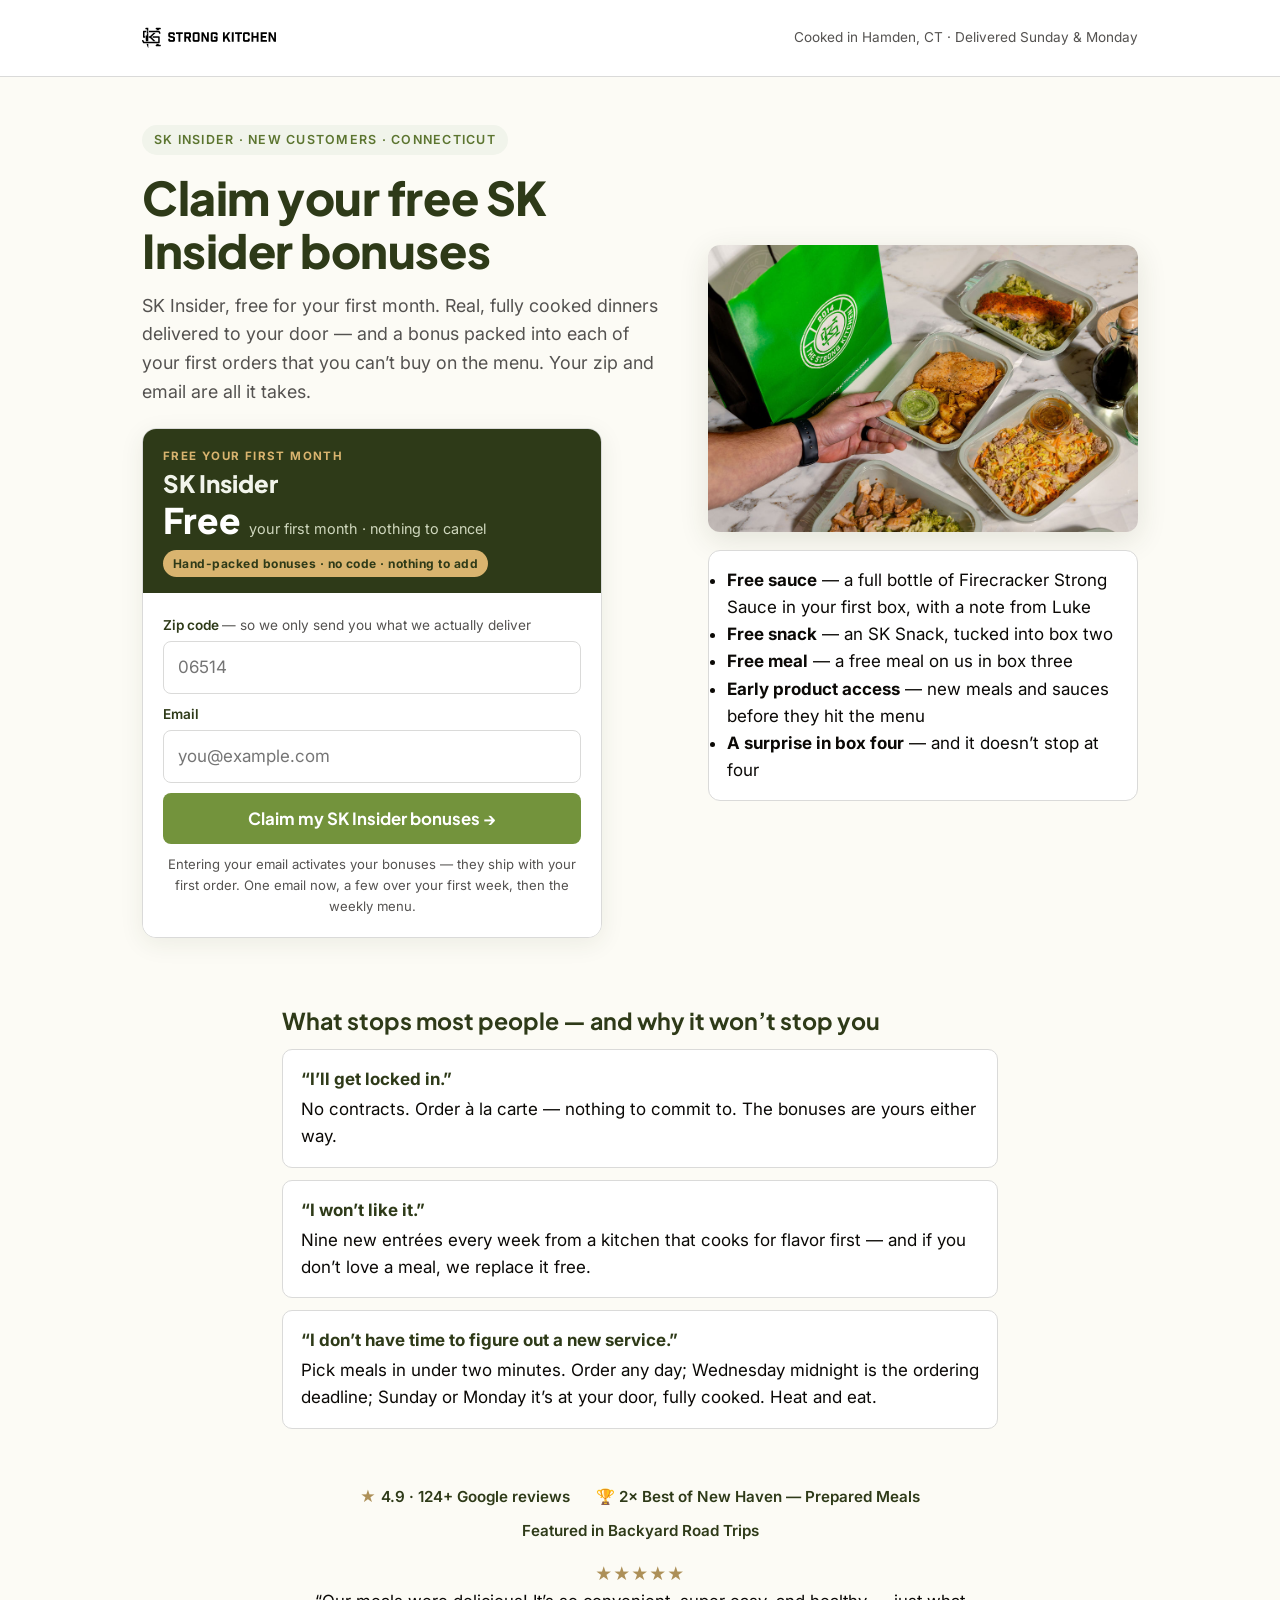
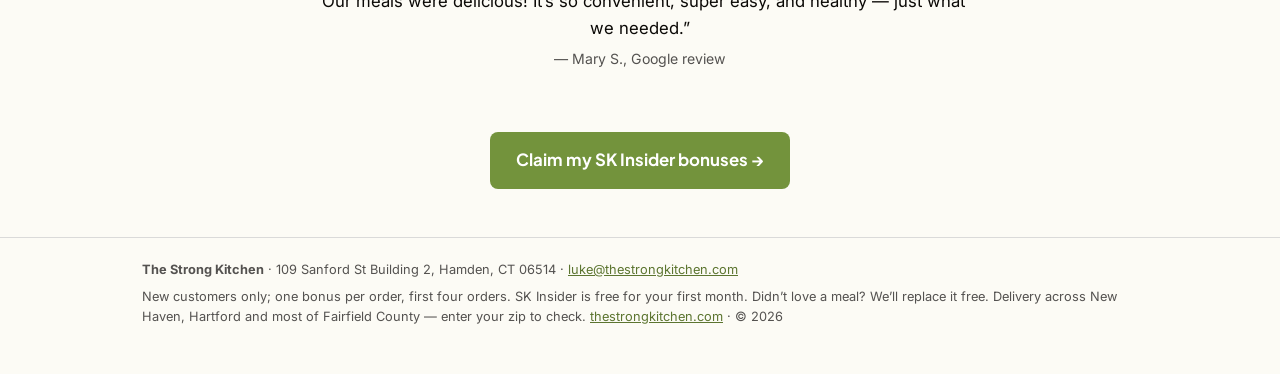
==== index.html @ af3a906f "Fix above-the-fold layout on all three pages; swap in the handoff photo Measured at 375x812 before/a" ====
<!doctype html>
<html lang="en">
<head>
<meta charset="utf-8">
<meta name="viewport" content="width=device-width, initial-scale=1">
<title>Claim Your Free SK Insider Bonuses — The Strong Kitchen, Hamden CT</title>
<meta name="description" content="SK Insider, free for your first month: a free sauce, a free snack and a free meal packed into your first orders from The Strong Kitchen. Fresh meal prep cooked in Hamden, delivered Sunday and Monday across Connecticut.">
<link rel="canonical" href="https://claim.thestrongkitchen.com/">
<meta property="og:type" content="website">
<meta property="og:url" content="https://claim.thestrongkitchen.com/">
<meta property="og:site_name" content="The Strong Kitchen">
<meta property="og:title" content="Claim Your Free SK Insider Bonuses — The Strong Kitchen">
<meta property="og:description" content="SK Insider, free for your first month: a free sauce, a free snack and a free meal packed into your first orders. Fresh meal prep cooked in Hamden, delivered Sunday and Monday across Connecticut.">
<meta property="og:image" content="https://claim.thestrongkitchen.com/images/hero-meals.jpg">
<meta property="og:image:width" content="1024">
<meta property="og:image:height" content="683">
<meta name="twitter:card" content="summary_large_image">
<meta name="twitter:title" content="Claim Your Free SK Insider Bonuses — The Strong Kitchen">
<meta name="twitter:description" content="Free sauce, snack and meal in your first month. Fresh meal prep cooked in Hamden, CT.">
<meta name="twitter:image" content="https://claim.thestrongkitchen.com/images/hero-meals.jpg">
<link rel="icon" href="images/logo-text.png">
<link rel="preconnect" href="https://fonts.googleapis.com">
<link rel="stylesheet" href="https://fonts.googleapis.com/css2?family=Plus+Jakarta+Sans:wght@700;800&family=Inter:wght@400;600&display=swap">
<link rel="stylesheet" href="styles.css">
<style>
/* SK Insider card */
.card{background:var(--white);border:1px solid var(--line);border-radius:14px;overflow:hidden;max-width:460px;box-shadow:0 6px 24px rgba(46,58,24,.08)}
.card .head{background:var(--forest);color:#f1f4eb;padding:18px 20px 16px}
.card .head .k{font-size:.72rem;letter-spacing:.12em;text-transform:uppercase;color:var(--gold);font-weight:700}
.card .head .nm{font-family:"Plus Jakarta Sans",Inter,sans-serif;font-size:1.5rem;font-weight:800;line-height:1.1;margin-top:4px}
.card .head .pr{display:flex;align-items:baseline;gap:8px;margin-top:6px}
.card .head .pr b{font-family:"Plus Jakarta Sans",Inter,sans-serif;font-size:2.2rem;font-weight:800;color:#fff;line-height:1}
.card .head .pr span{font-size:.9rem;color:#cfd7bd}
.card .head .pill{display:inline-block;margin-top:10px;background:var(--gold);color:#2e3a18;font-size:.75rem;font-weight:700;border-radius:999px;padding:4px 10px;letter-spacing:.04em}
.card ul.ben{list-style:none;margin:0;padding:16px 20px 4px;display:grid;gap:8px}
.card ul.ben li{position:relative;padding-left:26px;font-size:.95rem}
.card ul.ben li::before{content:"✓";position:absolute;left:0;top:0;color:var(--green-d);font-weight:700}
.card .form{border:0;box-shadow:none;border-radius:0;padding:12px 20px 20px;max-width:none}
.card .form .btn{margin-top:10px}
.first{font-size:.9rem;color:var(--ink2);padding:0 20px 4px}
</style>
<!-- Google Tag Manager (same container as thestrongkitchen.com) -->
<script>(function(w,d,s,l,i){w[l]=w[l]||[];w[l].push({'gtm.start':new Date().getTime(),event:'gtm.js'});var f=d.getElementsByTagName(s)[0],j=d.createElement(s),dl=l!='dataLayer'?'&l='+l:'';j.async=true;j.src='https://www.googletagmanager.com/gtm.js?id='+i+dl;f.parentNode.insertBefore(j,f);})(window,document,'script','dataLayer','GTM-KTPCPN88');</script>
<style>
  /* Capture sits top-left — the eye lands left of centre — with the photo and the
     bonus detail on the right. On a phone the form column stacks first, ahead of
     the photo, so the ask is on the first screen. (Luke, 8/31) */
  .hero .art ul.ben{margin-top:18px;background:#fff;border:1px solid var(--line);border-radius:12px;padding:16px 18px}
  .hero .art img{max-height:300px;object-fit:cover}
  @media (max-width:820px){
    .hero{padding-top:26px}
    /* zip and email share a row so the button clears the fold */
    .card .form{display:grid;grid-template-columns:1fr 1fr;column-gap:10px}
    .card .form label[for=zip]{grid-area:1/1} .card .form #zip{grid-area:2/1}
    .card .form label[for=email]{grid-area:1/2} .card .form #email{grid-area:2/2}
    .card .form button,.card .form .fine,.card .form .msg,.card .form .hp{grid-column:1/-1}
    .card .form label span{display:none}          /* the long hint eats a whole line */
    .card .head{padding-bottom:10px}
    .card .head .pr{font-size:.95rem}
    .hero .sub{font-size:1rem;line-height:1.5}
    .hero .wrap{grid-template-columns:1fr}
    .hero .art{order:0;max-height:none;overflow:visible}
    .hero .art img{max-height:210px;border-radius:12px}
    /* the pill repeats the subhead's "no code, nothing to add" — drop it on phones
       so the ask itself clears the fold */
    .card .head .pill{display:none}
  }
</style>
</head>
<body>
<noscript><iframe src="https://www.googletagmanager.com/ns.html?id=GTM-KTPCPN88" height="0" width="0" style="display:none;visibility:hidden"></iframe></noscript>

<header class="top"><div class="wrap">
  <a href="https://thestrongkitchen.com" data-carry><img src="images/logo-text.png" alt="The Strong Kitchen"></a>
  <span class="tag">Cooked in Hamden, CT · Delivered Sunday &amp; Monday</span>
</div></header>

<section class="hero"><div class="wrap">
  <div>
    <span class="eyebrow">SK Insider · New customers · Connecticut</span>
    <h1>Claim your free SK Insider bonuses</h1>
    <p class="sub">SK Insider, free for your first month. Real, fully cooked dinners delivered to your door — and a bonus packed into each of your first orders that you can’t buy on the menu. Your zip and email are all it takes.</p>

    <div class="card">
      <div class="head">
        <div class="k">Free your first month</div>
        <div class="nm">SK Insider</div>
        <div class="pr"><b>Free</b><span>your first month · nothing to cancel</span></div>
        <span class="pill">Hand-packed bonuses · no code · nothing to add</span>
      </div>
      <form class="form" id="claim-form" novalidate>
        <label for="zip">Zip code <span>— so we only send you what we actually deliver</span></label>
        <input id="zip" name="zip" type="text" inputmode="numeric" autocomplete="postal-code" maxlength="10" placeholder="06514" required>
        <label for="email">Email</label>
        <input id="email" name="email" type="email" autocomplete="email" placeholder="you@example.com" required>
        <input class="hp" name="website" type="text" tabindex="-1" autocomplete="off" aria-hidden="true">
        <button class="btn" type="submit">Claim my SK Insider bonuses →</button>
        <p class="fine">Entering your email activates your bonuses — they ship with your first order. One email now, a few over your first week, then the weekly menu.</p>
        <p class="msg" id="form-msg" role="status" aria-live="polite"></p>
      </form>
    </div>
  </div>
  <div class="art">
    <img src="images/hero-meals.jpg" alt="A week of Strong Kitchen meals with the green delivery bag" width="1200" height="900">
    <ul class="ben">
      <li><strong>Free sauce</strong> — a full bottle of Firecracker Strong Sauce in your first box, with a note from Luke</li>
      <li><strong>Free snack</strong> — an SK Snack, tucked into box two</li>
      <li><strong>Free meal</strong> — a free meal on us in box three</li>
      <li><strong>Early product access</strong> — new meals and sauces before they hit the menu</li>
      <li><strong>A surprise in box four</strong> — and it doesn’t stop at four</li>
    </ul>
  </div>
</div></section>

<section class="obj"><div class="wrap narrow">
  <h2>What stops most people — and why it won’t stop you</h2>
  <ul>
    <li><em>“I’ll get locked in.”</em>No contracts. Order à la carte — nothing to commit to. The bonuses are yours either way.</li>
    <li><em>“I won’t like it.”</em>Nine new entrées every week from a kitchen that cooks for flavor first — and if you don’t love a meal, we replace it free.</li>
    <li><em>“I don’t have time to figure out a new service.”</em>Pick meals in under two minutes. Order any day; Wednesday midnight is the ordering deadline; Sunday or Monday it’s at your door, fully cooked. Heat and eat.</li>
  </ul>
</div></section>

<section class="proof"><div class="wrap narrow">
  <div class="strip"><span><span class="stars">★</span> 4.9 · 124+ Google reviews</span><span>🏆 2× Best of New Haven — Prepared Meals</span><span>Featured in Backyard Road Trips</span></div>
  <blockquote><span class="stars">★★★★★</span><br>“Our meals were delicious! It’s so convenient, super easy, and healthy — just what we needed.”<cite>— Mary S., Google review</cite></blockquote>
</div></section>

<section class="band"><div class="wrap">
  <a class="btn inline" href="#claim-form">Claim my SK Insider bonuses →</a>
</div></section>

<footer><div class="wrap">
  <p><strong>The Strong Kitchen</strong> · 109 Sanford St Building 2, Hamden, CT 06514 · <a href="mailto:luke@thestrongkitchen.com">luke@thestrongkitchen.com</a></p>
  <p>New customers only; one bonus per order, first four orders. SK Insider is free for your first month. Didn’t love a meal? We’ll replace it free. Delivery across New Haven, Hartford and most of Fairfield County — enter your zip to check. <a href="https://thestrongkitchen.com" data-carry>thestrongkitchen.com</a> · © 2026</p>
</div></footer>

<script src="app.js?v=20260831"></script>
</body>
</html>
---- styles.css ----
/* The Strong Kitchen — first-month bonuses pages. Palette + fonts match thestrongkitchen.com (Aug 2026). */
:root{
  --green:#73933c; --green-d:#5c7530; --green-l:#f1f4eb;
  --forest:#2e3a18; --gold:#d9b46f; --gold-d:#ad9058; --cream:#f7f0e2;
  --bg:#fcfbf5; --white:#fff; --ink:#0b0906; --ink2:#545250; --line:#dadad9;
  --err:#d32f2f;
}
*{box-sizing:border-box}
html{scroll-behavior:smooth}
body{margin:0;background:var(--bg);color:var(--ink);font-family:Inter,"Helvetica Neue",Arial,sans-serif;font-size:17px;line-height:1.6;-webkit-font-smoothing:antialiased}
img{max-width:100%;height:auto;display:block}
a{color:var(--green-d)}
h1,h2,h3{font-family:"Plus Jakarta Sans",Inter,sans-serif;color:var(--forest);line-height:1.15;margin:0;text-wrap:balance}
h1{font-size:clamp(2rem,5vw,2.9rem);font-weight:800;letter-spacing:-.01em}
h2{font-size:1.45rem;font-weight:700;margin-bottom:14px}
p{margin:0 0 14px}
.wrap{max-width:1040px;margin:0 auto;padding:0 22px}
.narrow{max-width:760px;margin:0 auto}

/* header */
.top{padding:18px 0;border-bottom:1px solid var(--line);background:var(--white)}
.top .wrap{display:flex;align-items:center;justify-content:space-between;gap:12px}
.top img{height:40px;width:auto}
.top .tag{font-size:.85rem;color:var(--ink2)}
@media (max-width:560px){.top .tag{display:none}}

/* hero */
.hero{padding:48px 0 40px}
.hero .wrap{display:grid;grid-template-columns:1.1fr .9fr;gap:40px;align-items:center}
@media (max-width:820px){.hero .wrap{grid-template-columns:1fr}.hero .art{order:-1;max-height:320px;overflow:hidden;border-radius:12px}}
.eyebrow{display:inline-block;font-size:.78rem;letter-spacing:.1em;text-transform:uppercase;font-weight:600;color:var(--green-d);background:var(--green-l);border-radius:999px;padding:5px 12px;margin-bottom:16px}
.sub{font-size:1.12rem;color:var(--ink2);max-width:36em;margin:14px 0 22px}
.art img{border-radius:12px;box-shadow:0 8px 30px rgba(46,58,24,.12)}

/* form */
.form{background:var(--white);border:1px solid var(--line);border-radius:12px;padding:20px;max-width:460px;box-shadow:0 4px 18px rgba(46,58,24,.06)}
.form label{display:block;font-size:.85rem;font-weight:600;color:var(--forest);margin:10px 0 4px}
.form label span{font-weight:400;color:var(--ink2)}
.form input{width:100%;font:inherit;padding:12px 14px;border:1px solid var(--line);border-radius:8px;background:#fff;color:var(--ink)}
.form input:focus{outline:2px solid var(--green);outline-offset:1px;border-color:var(--green)}
.form .hp{position:absolute;left:-9999px;width:1px;height:1px;opacity:0}
.btn{display:inline-block;background:var(--green);color:#fff !important;text-decoration:none;font-family:"Plus Jakarta Sans",Inter,sans-serif;font-weight:700;font-size:1.05rem;border:0;border-radius:8px;padding:15px 26px;cursor:pointer;width:100%;text-align:center;margin-top:14px;transition:background .15s}
.btn:hover,.btn:focus-visible{background:var(--green-d);outline:none}
.btn.inline{width:auto}
.btn[disabled]{opacity:.6;cursor:wait}
.fine{font-size:.82rem;color:var(--ink2);margin:10px 0 0;text-align:center}
.msg{font-size:.92rem;margin-top:10px;display:none}
.msg.err{display:block;color:var(--err)}
.msg.ok{display:block;color:var(--green-d)}

/* boxes */
.boxes{padding:36px 0}
.boxes h2{text-align:center}
.tiles{display:grid;grid-template-columns:repeat(4,1fr);gap:14px;margin-top:18px}
@media (max-width:820px){.tiles{grid-template-columns:repeat(2,1fr)}}
.tile{background:var(--white);border:1px solid var(--line);border-radius:12px;overflow:hidden}
.tile img{aspect-ratio:4/3;object-fit:cover;width:100%}
.tile .t{padding:12px 14px 14px;font-size:.92rem}
.tile .t b{display:block;font-family:"Plus Jakarta Sans",Inter,sans-serif;color:var(--forest);font-size:.95rem;margin-bottom:3px}
.tile .n{font-size:.72rem;letter-spacing:.08em;text-transform:uppercase;color:var(--gold-d);font-weight:700}
.tile.surprise{background:var(--forest);color:#f1f4eb;border-color:var(--forest)}
.tile.surprise .t b{color:var(--gold)}
.tile.surprise .art{aspect-ratio:4/3;display:grid;place-items:center;font-family:"Plus Jakarta Sans",sans-serif;font-size:3rem;color:var(--gold);background:#222c12}
.note{text-align:center;color:var(--ink2);font-size:.95rem;margin:18px auto 0;max-width:44em}

/* objections */
.obj{padding:30px 0}
.obj ul{list-style:none;padding:0;margin:0;display:grid;gap:12px}
.obj li{background:var(--white);border:1px solid var(--line);border-radius:10px;padding:16px 18px}
.obj li em{font-style:normal;font-weight:700;color:var(--forest);display:block;margin-bottom:3px}

/* proof */
.proof{padding:26px 0 10px;text-align:center}
.proof .strip{display:flex;flex-wrap:wrap;justify-content:center;gap:10px 26px;font-weight:600;color:var(--forest);font-size:.95rem;margin-bottom:18px}
.proof blockquote{margin:0 auto;max-width:40em;font-size:1.05rem;color:var(--ink)}
.proof blockquote cite{display:block;font-style:normal;font-size:.88rem;color:var(--ink2);margin-top:6px}
.stars{color:var(--gold-d);letter-spacing:.05em}

/* cta band */
.band{padding:38px 0 48px;text-align:center}
.band .btn{width:auto}
.quiet{display:block;margin-top:16px;font-size:.9rem}

/* thanks */
.thanks .steps{counter-reset:s;list-style:none;padding:0;margin:14px 0 20px;display:grid;gap:10px}
.thanks .steps li{counter-increment:s;position:relative;padding-left:40px}
.thanks .steps li::before{content:counter(s);position:absolute;left:0;top:0;width:28px;height:28px;border-radius:50%;background:var(--gold);color:var(--forest);font:700 .9rem/28px "Plus Jakarta Sans",sans-serif;text-align:center}
.hide{display:none !important}

footer{border-top:1px solid var(--line);padding:22px 0 40px;font-size:.8rem;color:var(--ink2)}
footer p{margin:0 0 6px;max-width:none}
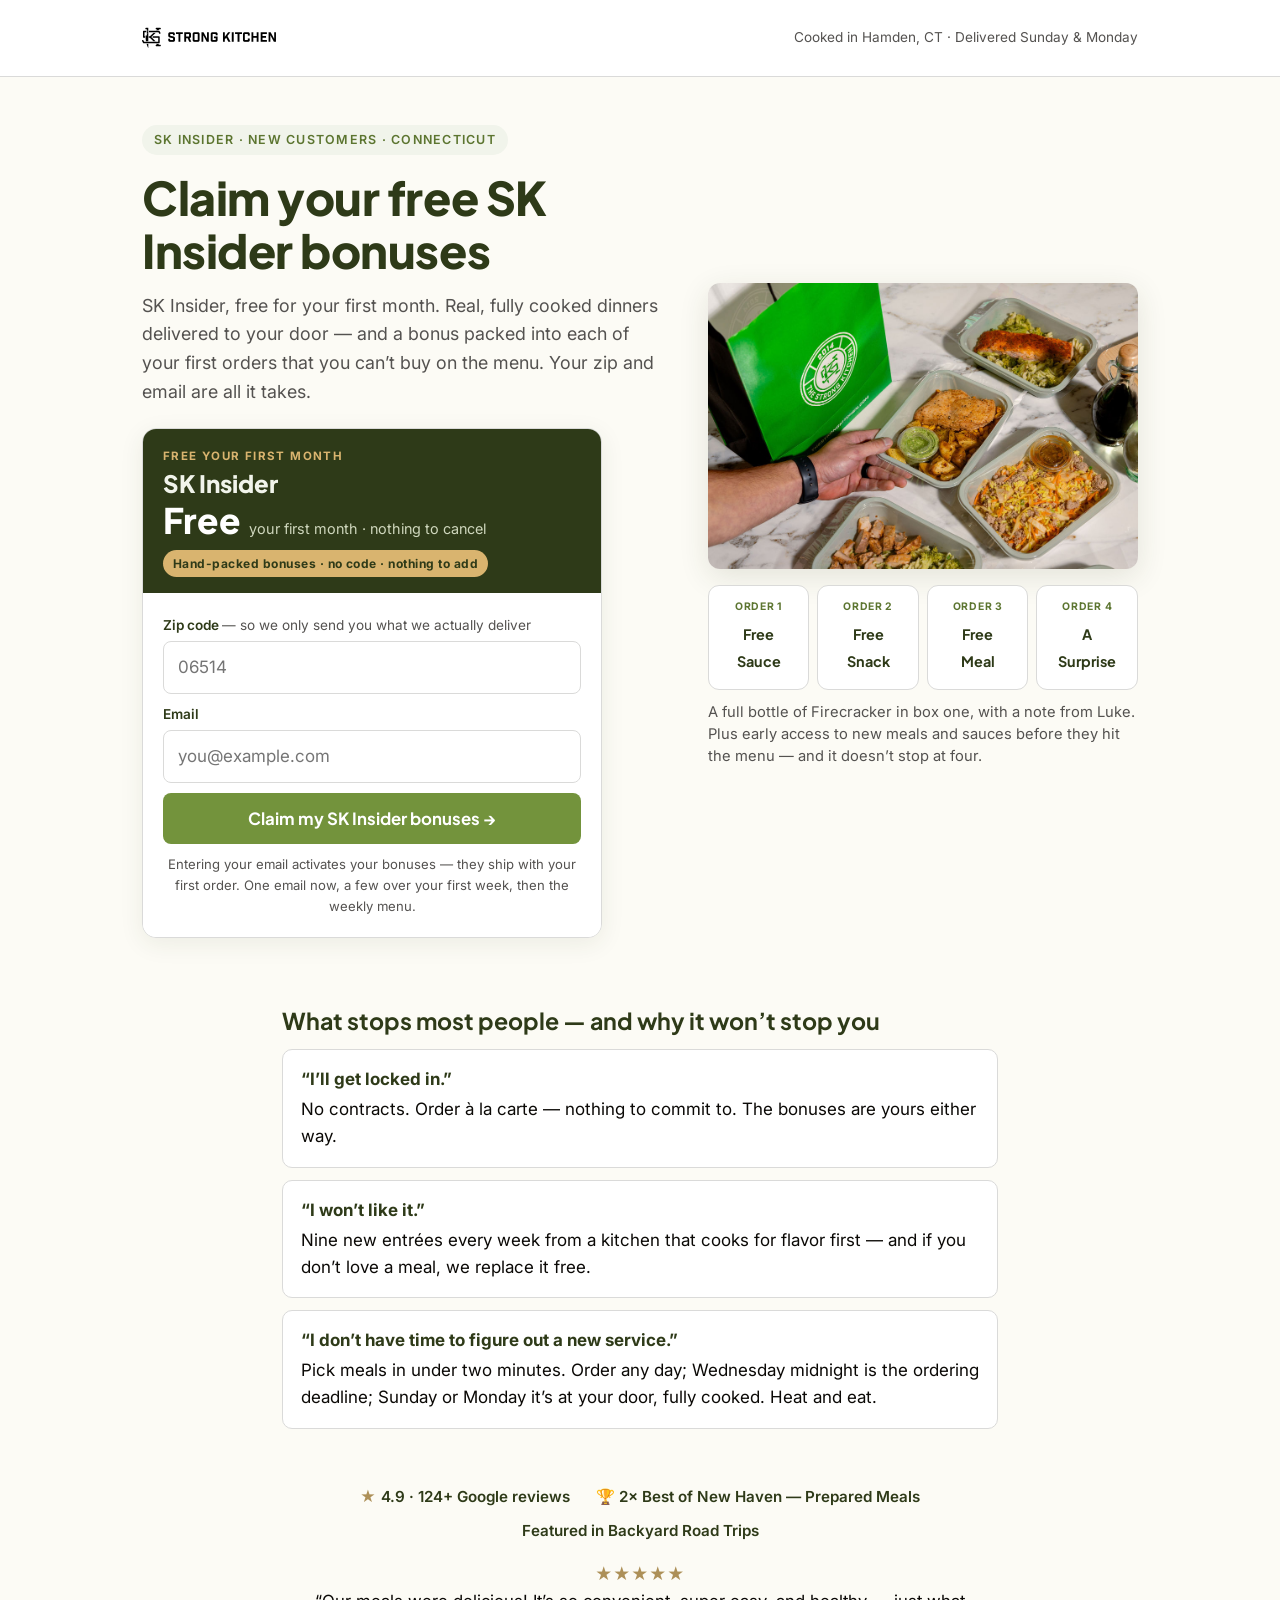
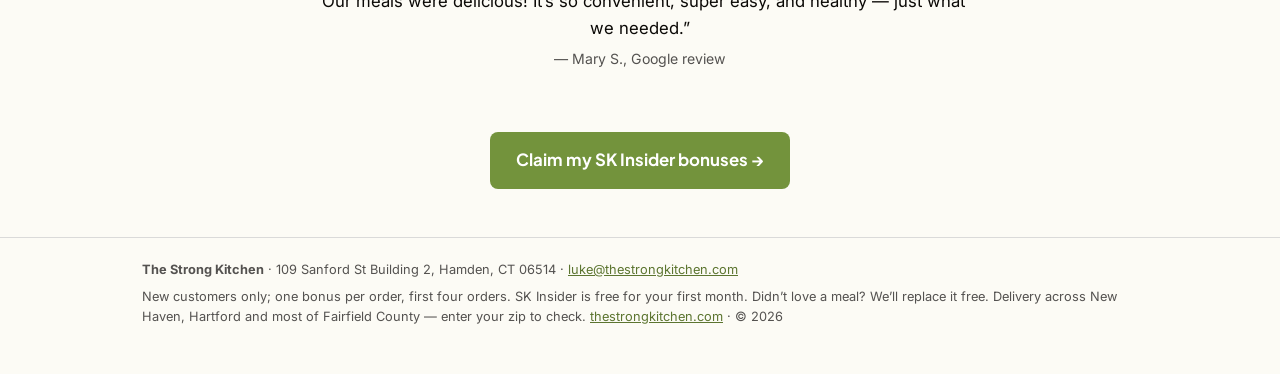
==== commit d3c42f2e: "Bonuses become a left-to-right banner on all three pages The 2x2 grid still read as a square block a" ====
--- a/index.html
+++ b/index.html
@@ -45,7 +45,18 @@
   /* Capture sits top-left — the eye lands left of centre — with the photo and the
      bonus detail on the right. On a phone the form column stacks first, ahead of
      the photo, so the ask is on the first screen. (Luke, 8/31) */
-  .hero .art ul.ben{margin-top:18px;background:#fff;border:1px solid var(--line);border-radius:12px;padding:16px 18px}
+  .bonusbar{display:grid;grid-template-columns:repeat(4,1fr);gap:8px;margin-top:16px}
+  .bb{background:#fff;border:1px solid var(--line);border-radius:11px;padding:13px 5px;text-align:center}
+  .bb .n{display:block;font-size:.65rem;letter-spacing:.07em;text-transform:uppercase;font-weight:700;
+         color:var(--green-d);margin-bottom:5px}
+  .bb b{font-family:"Plus Jakarta Sans",Inter,sans-serif;font-size:.9rem;color:var(--forest);line-height:1.18}
+  .bbnote{font-size:.92rem;color:var(--ink2);margin-top:11px;line-height:1.5}
+  @media(max-width:820px){
+    .bonusbar{gap:6px;margin-top:13px}
+    .bb{padding:11px 3px}
+    .bb b{font-size:.79rem}
+    .bbnote{font-size:.86rem;margin-top:9px}
+  }
   .hero .art img{max-height:300px;object-fit:cover}
   @media (max-width:820px){
     .hero{padding-top:26px}
@@ -102,13 +113,14 @@
   </div>
   <div class="art">
     <img src="images/hero-meals.jpg" alt="A week of Strong Kitchen meals with the green delivery bag" width="1200" height="900">
-    <ul class="ben">
-      <li><strong>Free sauce</strong> — a full bottle of Firecracker Strong Sauce in your first box, with a note from Luke</li>
-      <li><strong>Free snack</strong> — an SK Snack, tucked into box two</li>
-      <li><strong>Free meal</strong> — a free meal on us in box three</li>
-      <li><strong>Early product access</strong> — new meals and sauces before they hit the menu</li>
-      <li><strong>A surprise in box four</strong> — and it doesn’t stop at four</li>
-    </ul>
+    <div class="bonusbar">
+      <div class="bb"><span class="n">Order 1</span><b>Free<br>Sauce</b></div>
+      <div class="bb"><span class="n">Order 2</span><b>Free<br>Snack</b></div>
+      <div class="bb"><span class="n">Order 3</span><b>Free<br>Meal</b></div>
+      <div class="bb"><span class="n">Order 4</span><b>A<br>Surprise</b></div>
+    </div>
+    <p class="bbnote">A full bottle of Firecracker in box one, with a note from Luke. Plus early access
+    to new meals and sauces before they hit the menu — and it doesn’t stop at four.</p>
   </div>
 </div></section>
 
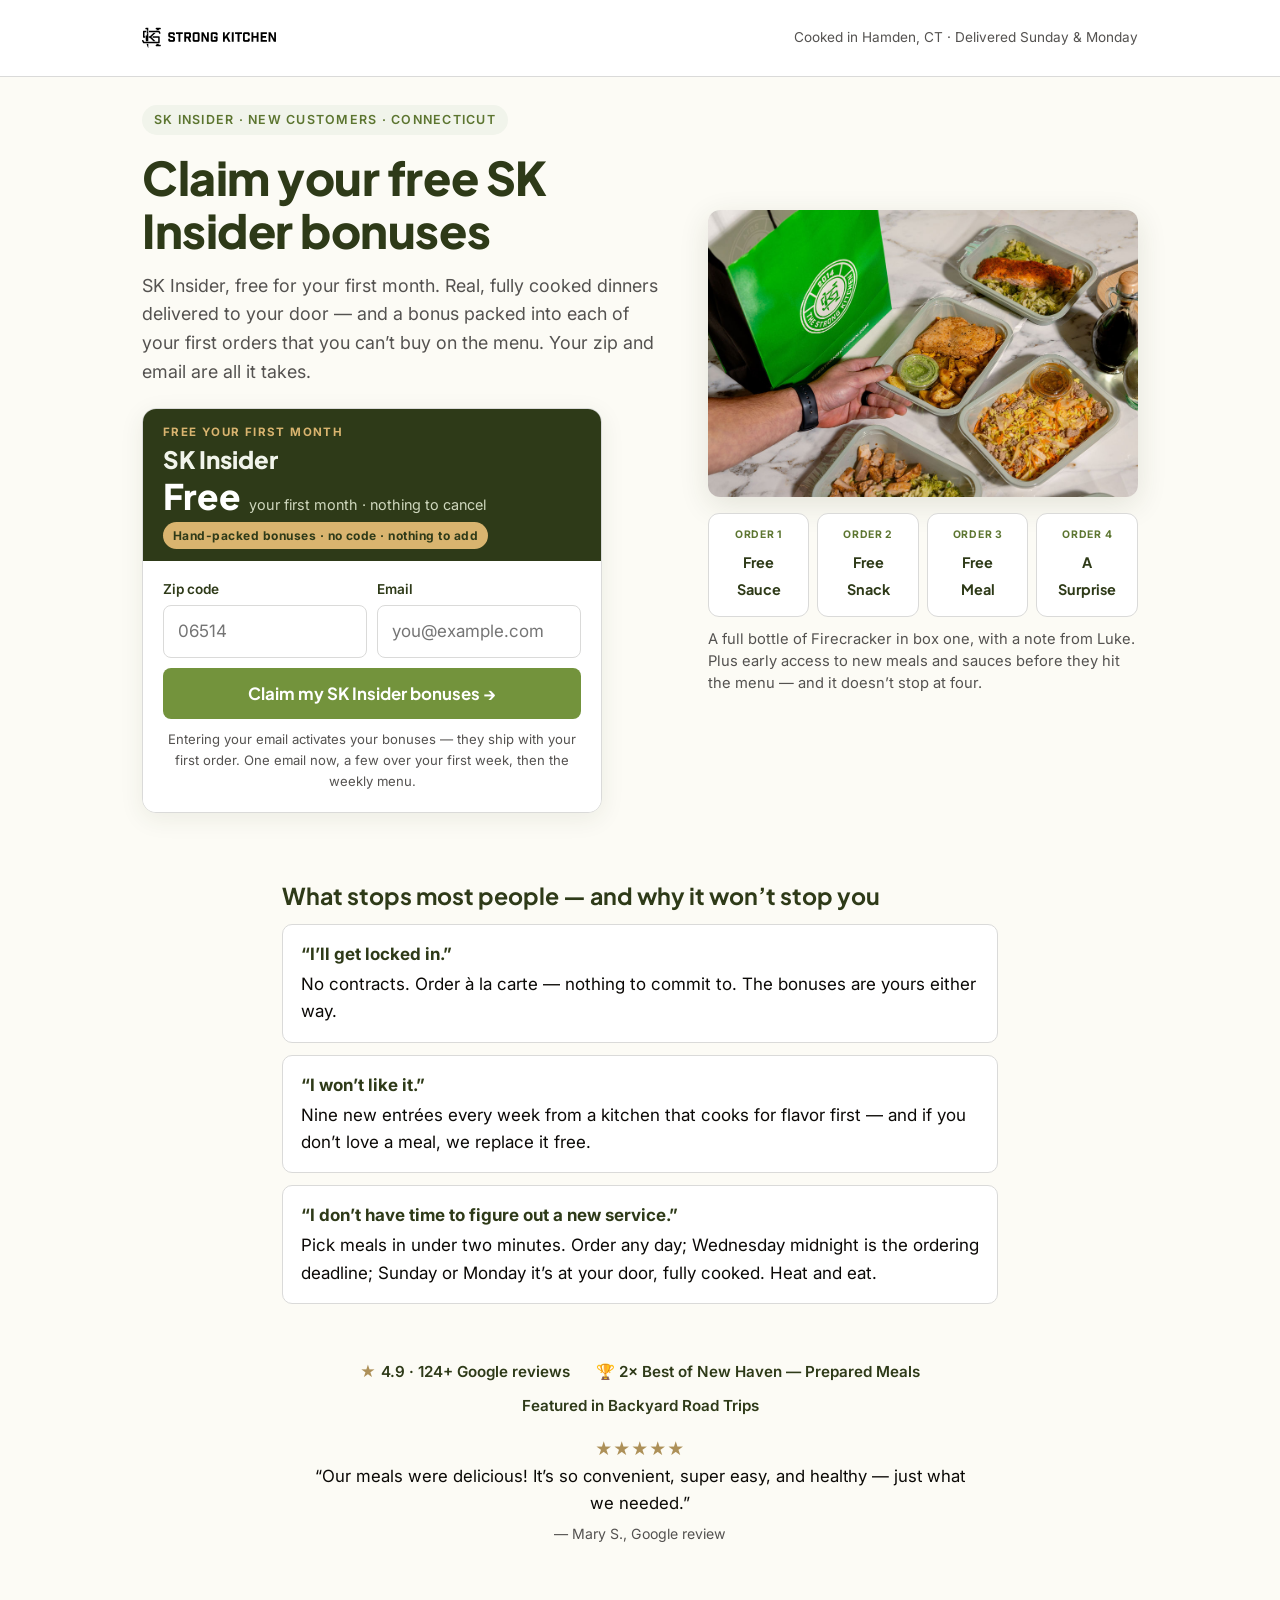
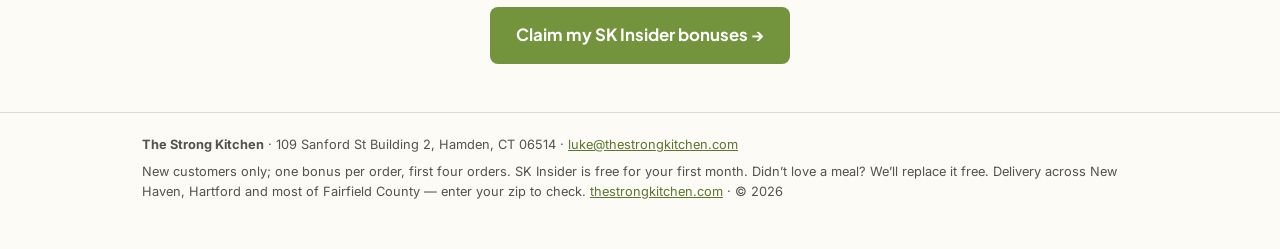
==== commit 6bfb6a89: "Claim page: capture clears a 760px desktop fold (zip+email share a row) Co-Authored-By: Claude Fable" ====
--- a/index.html
+++ b/index.html
@@ -58,6 +58,18 @@
     .bbnote{font-size:.86rem;margin-top:9px}
   }
   .hero .art img{max-height:300px;object-fit:cover}
+  @media (min-width:821px){
+    /* desktop: zip+email share a row and the card head tightens, so the button
+       clears a 760px fold (small laptops) — measured 9/2: was 846px, email 785px */
+    .card .form{display:grid;grid-template-columns:1fr 1fr;column-gap:10px;padding-top:8px}
+    .card .form label[for=zip]{grid-area:1/1} .card .form #zip{grid-area:2/1}
+    .card .form label[for=email]{grid-area:1/2} .card .form #email{grid-area:2/2}
+    .card .form button,.card .form .fine,.card .form .msg,.card .form .hp{grid-column:1/-1}
+    .card .form label span{display:none}
+    .card .head{padding:14px 20px 12px}
+    .card .head .pill{margin-top:6px}
+    .hero{padding-top:28px}
+  }
   @media (max-width:820px){
     .hero{padding-top:26px}
     /* zip and email share a row so the button clears the fold */
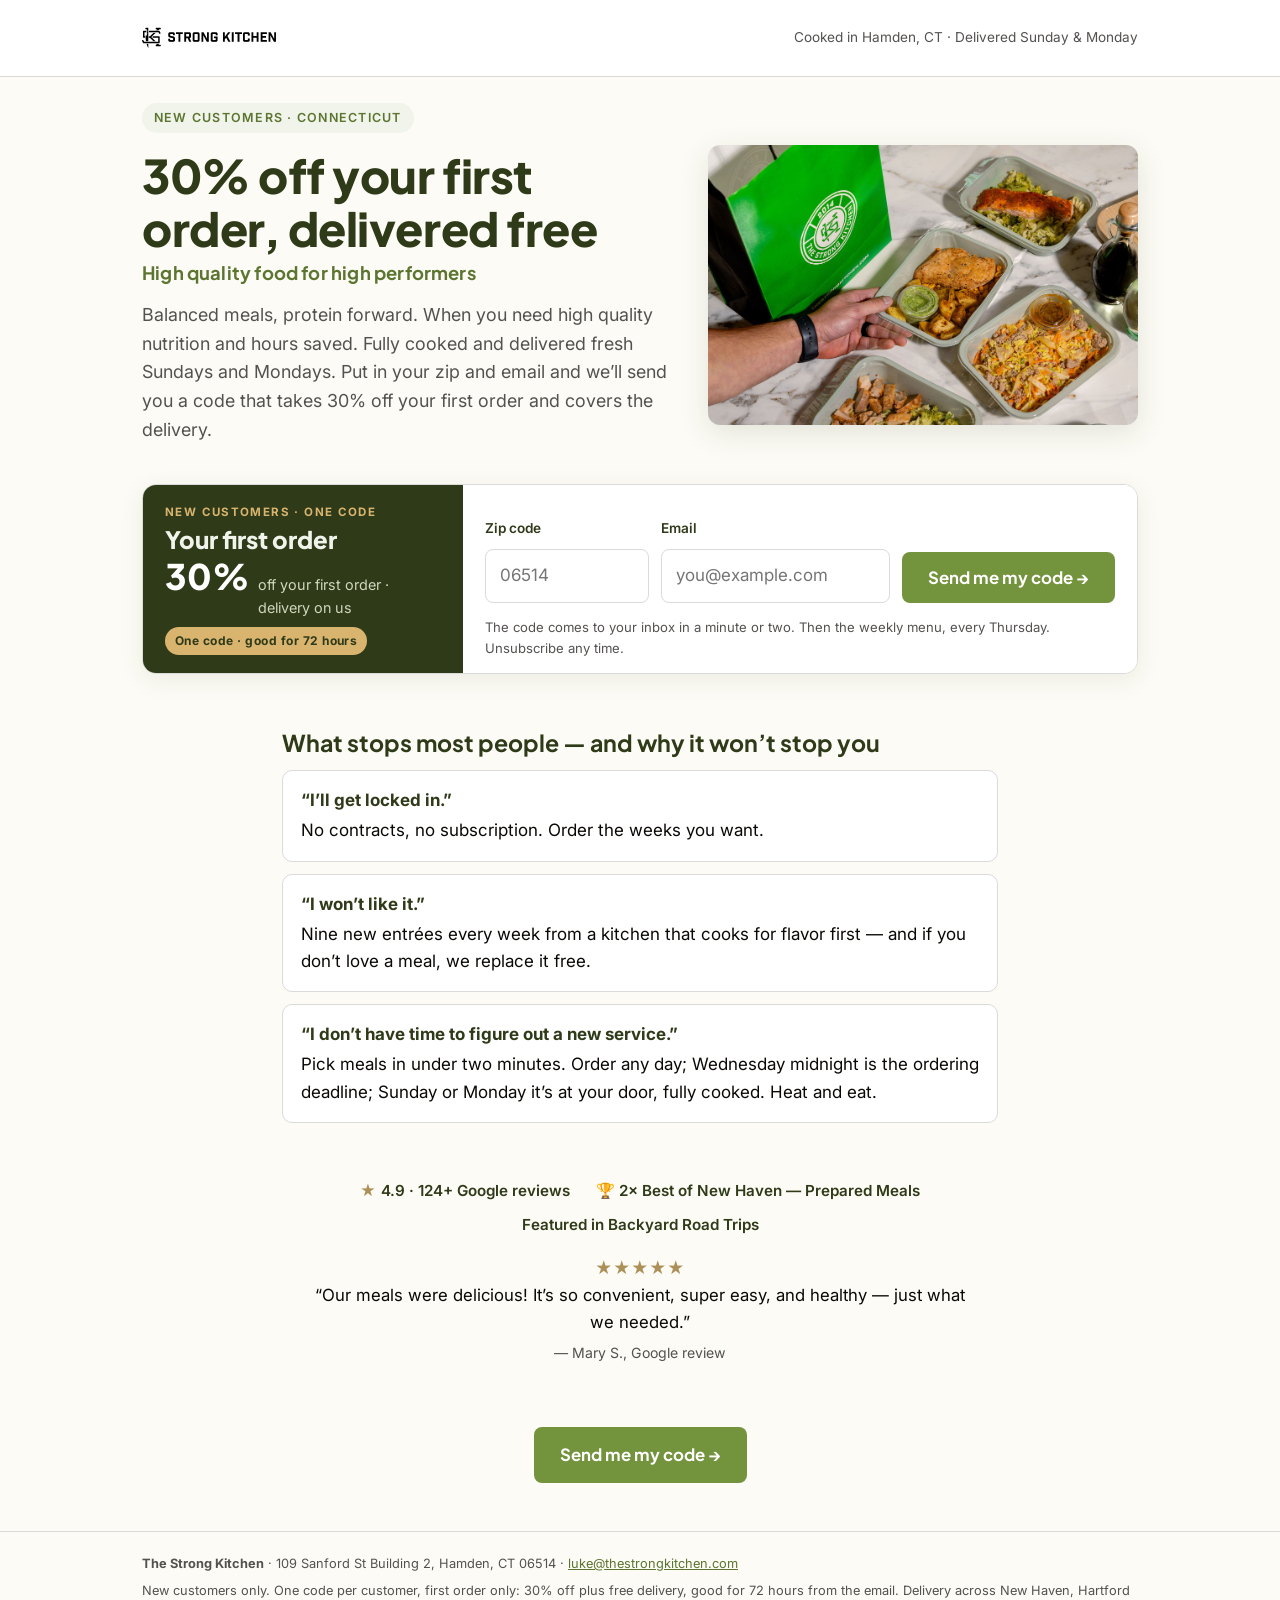
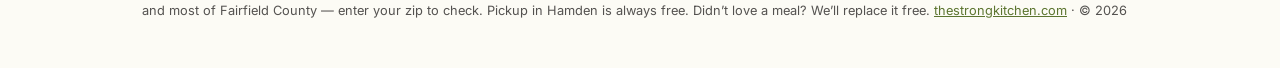
==== commit 2a44a4dc: "Claim page v2: first-order code (30% off + free delivery), copy beside photo + wide capture bar, CT-" ====
--- a/index.html
+++ b/index.html
@@ -3,27 +3,27 @@
 <head>
 <meta charset="utf-8">
 <meta name="viewport" content="width=device-width, initial-scale=1">
-<title>Claim Your Free SK Insider Bonuses — The Strong Kitchen, Hamden CT</title>
-<meta name="description" content="SK Insider, free for your first month: a free sauce, a free snack and a free meal packed into your first orders from The Strong Kitchen. Fresh meal prep cooked in Hamden, delivered Sunday and Monday across Connecticut.">
+<title>30% Off Your First Order + Free Delivery — The Strong Kitchen, Hamden CT</title>
+<meta name="description" content="30% off your first order and free delivery with one code. Fully cooked, high-protein meals from The Strong Kitchen in Hamden, delivered Sunday and Monday across Connecticut.">
 <link rel="canonical" href="https://claim.thestrongkitchen.com/">
 <meta property="og:type" content="website">
 <meta property="og:url" content="https://claim.thestrongkitchen.com/">
 <meta property="og:site_name" content="The Strong Kitchen">
-<meta property="og:title" content="Claim Your Free SK Insider Bonuses — The Strong Kitchen">
-<meta property="og:description" content="SK Insider, free for your first month: a free sauce, a free snack and a free meal packed into your first orders. Fresh meal prep cooked in Hamden, delivered Sunday and Monday across Connecticut.">
+<meta property="og:title" content="30% Off Your First Order + Free Delivery — The Strong Kitchen">
+<meta property="og:description" content="One code takes 30% off your first order and covers delivery. Fully cooked meals from Hamden, at your door Sunday or Monday.">
 <meta property="og:image" content="https://claim.thestrongkitchen.com/images/hero-meals.jpg">
 <meta property="og:image:width" content="1024">
 <meta property="og:image:height" content="683">
 <meta name="twitter:card" content="summary_large_image">
-<meta name="twitter:title" content="Claim Your Free SK Insider Bonuses — The Strong Kitchen">
-<meta name="twitter:description" content="Free sauce, snack and meal in your first month. Fresh meal prep cooked in Hamden, CT.">
+<meta name="twitter:title" content="30% Off Your First Order + Free Delivery — The Strong Kitchen">
+<meta name="twitter:description" content="30% off your first order, delivered free. High quality food for high performers, cooked in Hamden, CT.">
 <meta name="twitter:image" content="https://claim.thestrongkitchen.com/images/hero-meals.jpg">
 <link rel="icon" href="images/logo-text.png">
 <link rel="preconnect" href="https://fonts.googleapis.com">
 <link rel="stylesheet" href="https://fonts.googleapis.com/css2?family=Plus+Jakarta+Sans:wght@700;800&family=Inter:wght@400;600&display=swap">
 <link rel="stylesheet" href="styles.css">
 <style>
-/* SK Insider card */
+/* offer card */
 .card{background:var(--white);border:1px solid var(--line);border-radius:14px;overflow:hidden;max-width:460px;box-shadow:0 6px 24px rgba(46,58,24,.08)}
 .card .head{background:var(--forest);color:#f1f4eb;padding:18px 20px 16px}
 .card .head .k{font-size:.72rem;letter-spacing:.12em;text-transform:uppercase;color:var(--gold);font-weight:700}
@@ -38,6 +38,7 @@
 .card .form{border:0;box-shadow:none;border-radius:0;padding:12px 20px 20px;max-width:none}
 .card .form .btn{margin-top:10px}
 .first{font-size:.9rem;color:var(--ink2);padding:0 20px 4px}
+.tagline{font-family:"Plus Jakarta Sans",Inter,sans-serif;font-weight:700;font-size:1.15rem;color:var(--green-d);margin:2px 0 12px;letter-spacing:.01em}
 </style>
 <!-- Google Tag Manager (same container as thestrongkitchen.com) -->
 <script>(function(w,d,s,l,i){w[l]=w[l]||[];w[l].push({'gtm.start':new Date().getTime(),event:'gtm.js'});var f=d.getElementsByTagName(s)[0],j=d.createElement(s),dl=l!='dataLayer'?'&l='+l:'';j.async=true;j.src='https://www.googletagmanager.com/gtm.js?id='+i+dl;f.parentNode.insertBefore(j,f);})(window,document,'script','dataLayer','GTM-KTPCPN88');</script>
@@ -57,7 +58,6 @@
     .bb b{font-size:.79rem}
     .bbnote{font-size:.86rem;margin-top:9px}
   }
-  .hero .art img{max-height:300px;object-fit:cover}
   @media (min-width:821px){
     /* desktop: zip+email share a row and the card head tightens, so the button
        clears a 760px fold (small laptops) — measured 9/2: was 846px, email 785px */
@@ -88,6 +88,45 @@
        so the ask itself clears the fold */
     .card .head .pill{display:none}
   }
+
+  /* v2 layout (Luke 9/9): copy beside the photo, then one wide capture bar underneath; all above the fold */
+  .hero{padding:26px 0 26px}
+  .hero .wrap{align-items:center}
+  .hero .art{max-height:none;overflow:visible}
+  .heroimg{display:block;width:100%;height:auto;max-height:280px;object-fit:cover;border-radius:12px;box-shadow:0 8px 30px rgba(46,58,24,.12)}
+  .hero .wrap.capture{display:block}   /* the capture bar is not part of the two-column grid */
+  .card.wide{max-width:none;width:100%;margin-top:18px;display:grid;grid-template-columns:320px 1fr}
+  .card.wide .head{padding:18px 22px}
+  .card.wide .form{display:grid !important;grid-template-columns:1fr 1.4fr auto !important;column-gap:12px;align-items:end;padding:16px 22px 14px !important}
+  .card.wide .form label[for=zip]{grid-area:1/1} .card.wide .form #zip{grid-area:2/1}
+  .card.wide .form label[for=email]{grid-area:1/2} .card.wide .form #email{grid-area:2/2}
+  .card.wide .form button{grid-area:2/3;margin-top:0 !important;white-space:nowrap}
+  .card.wide .form .fine,.card.wide .form .msg,.card.wide .form .hp{grid-column:1/-1 !important}
+  .card.wide .form .fine{text-align:left;margin-top:8px}
+  .card.wide .form label span{display:none}
+  .card.wide .head .pill{display:inline-block !important;margin-top:8px}
+  @media (min-width:601px) and (max-width:900px){
+    .card.wide{grid-template-columns:250px 1fr}
+    .card.wide .head{padding:14px 16px}
+    .card.wide .head .nm{font-size:1.25rem}
+    .card.wide .head .pr b{font-size:1.7rem}
+    .card.wide .form{grid-template-columns:1fr 1.4fr !important;padding:12px 16px 12px !important}
+    .card.wide .form button{grid-area:auto;grid-column:1/-1;margin-top:8px !important}
+  }
+  @media (max-width:600px){
+    .card.wide{grid-template-columns:1fr}
+    .card.wide .form{grid-template-columns:1fr 1fr !important}
+    .card.wide .form button{grid-area:auto;grid-column:1/-1}
+  }
+  @media (max-width:600px){
+    .hero .wrap{grid-template-columns:1fr}
+    .hero .art{order:0}
+    .heroimg{display:none}   /* phones: keep the ask on the first screen */
+  }
+  @media (min-width:601px) and (max-width:820px){
+    .hero .wrap{grid-template-columns:1.1fr .9fr}   /* narrow desktop panes still get copy + photo side by side */
+    .hero .art{order:0}
+  }
 </style>
 </head>
 <body>
@@ -100,16 +139,21 @@
 
 <section class="hero"><div class="wrap">
   <div>
-    <span class="eyebrow">SK Insider · New customers · Connecticut</span>
-    <h1>Claim your free SK Insider bonuses</h1>
-    <p class="sub">SK Insider, free for your first month. Real, fully cooked dinners delivered to your door — and a bonus packed into each of your first orders that you can’t buy on the menu. Your zip and email are all it takes.</p>
+    <span class="eyebrow">New customers · Connecticut</span>
+    <h1>30% off your first order, delivered free</h1>
+    <p class="tagline">High quality food for high performers</p>
+    <p class="sub">Balanced meals, protein forward. When you need high quality nutrition and hours saved. Fully cooked and delivered fresh Sundays and Mondays. Put in your zip and email and we’ll send you a code that takes 30% off your first order and covers the delivery.</p>
 
-    <div class="card">
+  </div>
+  <div class="art"><img class="heroimg" src="images/hero-meals.jpg" alt="A week of Strong Kitchen meals with the green delivery bag" width="1200" height="900"></div>
+</div>
+<div class="wrap capture">
+    <div class="card wide">
       <div class="head">
-        <div class="k">Free your first month</div>
-        <div class="nm">SK Insider</div>
-        <div class="pr"><b>Free</b><span>your first month · nothing to cancel</span></div>
-        <span class="pill">Hand-packed bonuses · no code · nothing to add</span>
+        <div class="k">New customers · one code</div>
+        <div class="nm">Your first order</div>
+        <div class="pr"><b>30%</b><span>off your first order · delivery on us</span></div>
+        <span class="pill">One code · good for 72 hours</span>
       </div>
       <form class="form" id="claim-form" novalidate>
         <label for="zip">Zip code <span>— so we only send you what we actually deliver</span></label>
@@ -117,29 +161,17 @@
         <label for="email">Email</label>
         <input id="email" name="email" type="email" autocomplete="email" placeholder="you@example.com" required>
         <input class="hp" name="website" type="text" tabindex="-1" autocomplete="off" aria-hidden="true">
-        <button class="btn" type="submit">Claim my SK Insider bonuses →</button>
-        <p class="fine">Entering your email activates your bonuses — they ship with your first order. One email now, a few over your first week, then the weekly menu.</p>
+        <button class="btn" type="submit">Send me my code →</button>
+        <p class="fine">The code comes to your inbox in a minute or two. Then the weekly menu, every Thursday. Unsubscribe any time.</p>
         <p class="msg" id="form-msg" role="status" aria-live="polite"></p>
       </form>
     </div>
-  </div>
-  <div class="art">
-    <img src="images/hero-meals.jpg" alt="A week of Strong Kitchen meals with the green delivery bag" width="1200" height="900">
-    <div class="bonusbar">
-      <div class="bb"><span class="n">Order 1</span><b>Free<br>Sauce</b></div>
-      <div class="bb"><span class="n">Order 2</span><b>Free<br>Snack</b></div>
-      <div class="bb"><span class="n">Order 3</span><b>Free<br>Meal</b></div>
-      <div class="bb"><span class="n">Order 4</span><b>A<br>Surprise</b></div>
-    </div>
-    <p class="bbnote">A full bottle of Firecracker in box one, with a note from Luke. Plus early access
-    to new meals and sauces before they hit the menu — and it doesn’t stop at four.</p>
-  </div>
 </div></section>
 
 <section class="obj"><div class="wrap narrow">
   <h2>What stops most people — and why it won’t stop you</h2>
   <ul>
-    <li><em>“I’ll get locked in.”</em>No contracts. Order à la carte — nothing to commit to. The bonuses are yours either way.</li>
+    <li><em>“I’ll get locked in.”</em>No contracts, no subscription. Order the weeks you want.</li>
     <li><em>“I won’t like it.”</em>Nine new entrées every week from a kitchen that cooks for flavor first — and if you don’t love a meal, we replace it free.</li>
     <li><em>“I don’t have time to figure out a new service.”</em>Pick meals in under two minutes. Order any day; Wednesday midnight is the ordering deadline; Sunday or Monday it’s at your door, fully cooked. Heat and eat.</li>
   </ul>
@@ -151,14 +183,14 @@
 </div></section>
 
 <section class="band"><div class="wrap">
-  <a class="btn inline" href="#claim-form">Claim my SK Insider bonuses →</a>
+  <a class="btn inline" href="#claim-form">Send me my code →</a>
 </div></section>
 
 <footer><div class="wrap">
   <p><strong>The Strong Kitchen</strong> · 109 Sanford St Building 2, Hamden, CT 06514 · <a href="mailto:luke@thestrongkitchen.com">luke@thestrongkitchen.com</a></p>
-  <p>New customers only; one bonus per order, first four orders. SK Insider is free for your first month. Didn’t love a meal? We’ll replace it free. Delivery across New Haven, Hartford and most of Fairfield County — enter your zip to check. <a href="https://thestrongkitchen.com" data-carry>thestrongkitchen.com</a> · © 2026</p>
+  <p>New customers only. One code per customer, first order only: 30% off plus free delivery, good for 72 hours from the email. Delivery across New Haven, Hartford and most of Fairfield County — enter your zip to check. Pickup in Hamden is always free. Didn’t love a meal? We’ll replace it free. <a href="https://thestrongkitchen.com" data-carry>thestrongkitchen.com</a> · © 2026</p>
 </div></footer>
 
-<script src="app.js?v=20260831"></script>
+<script src="app.js?v=20260909"></script>
 </body>
 </html>
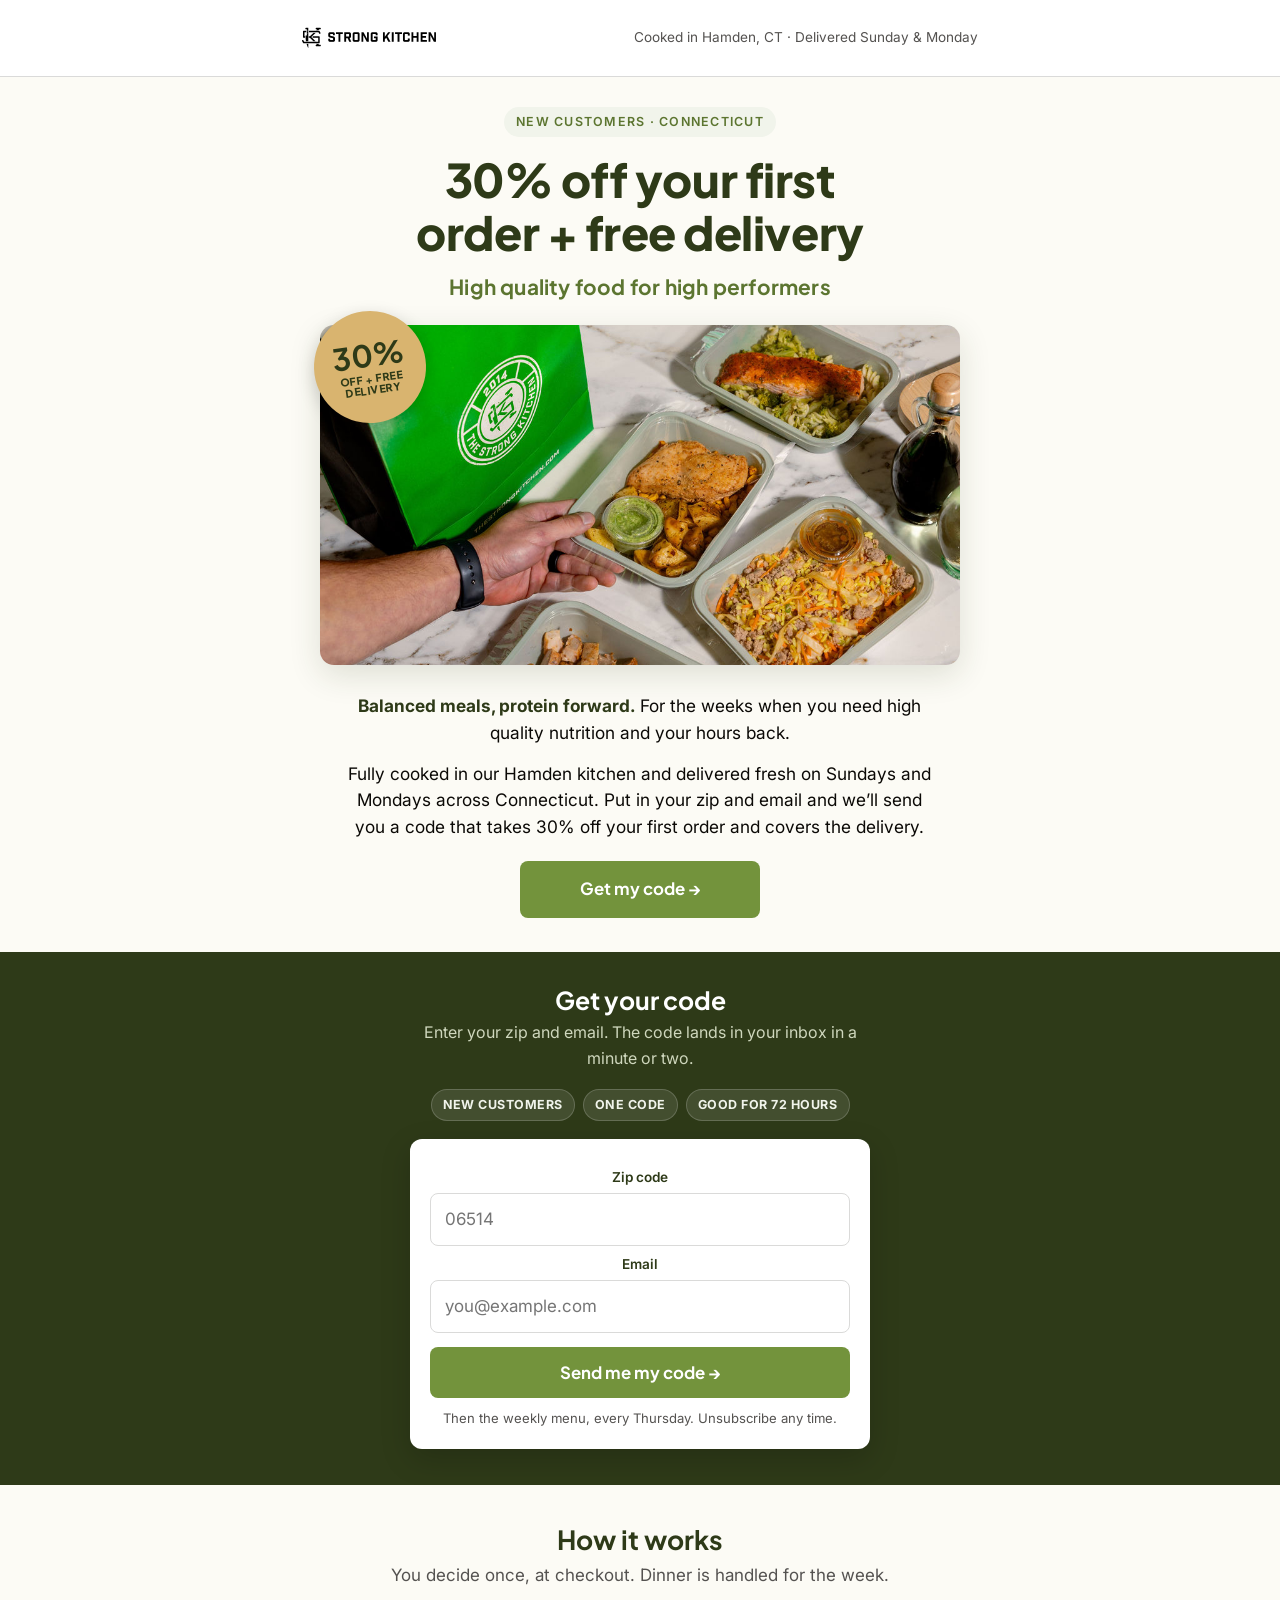
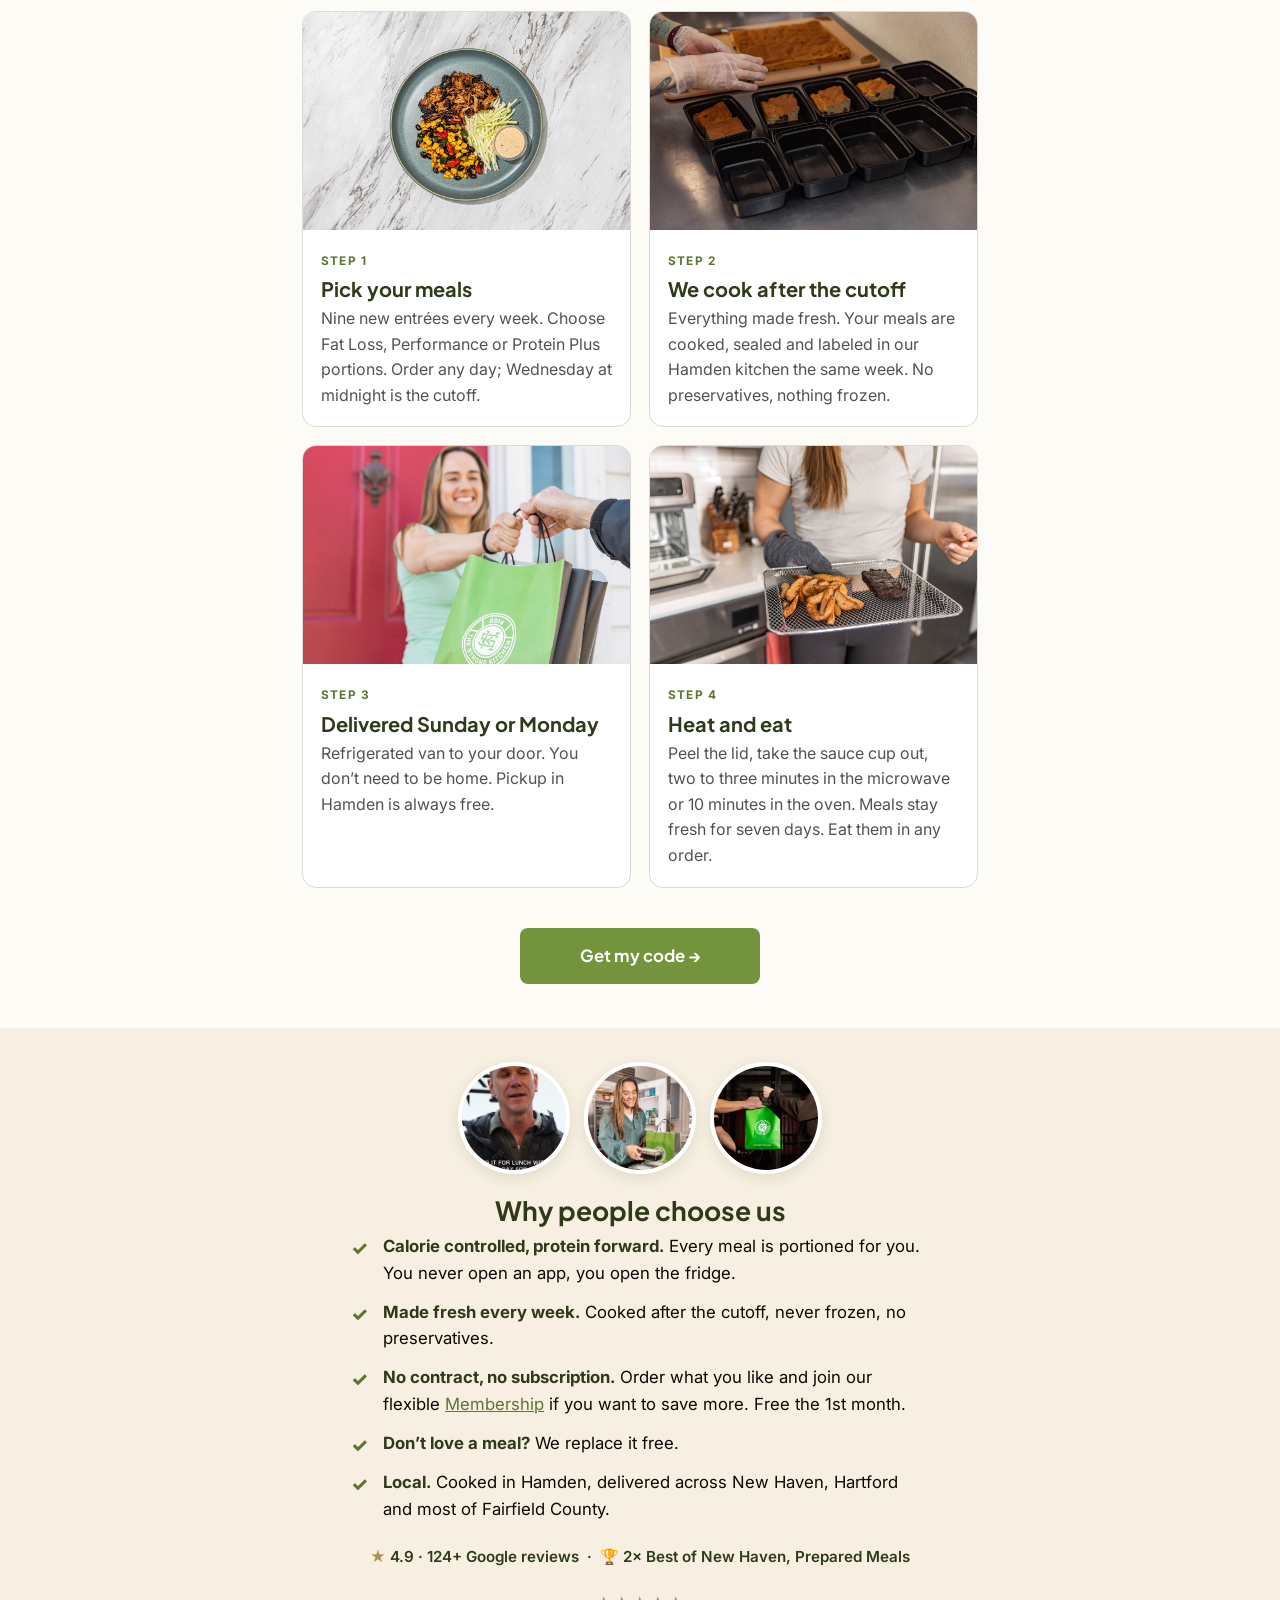
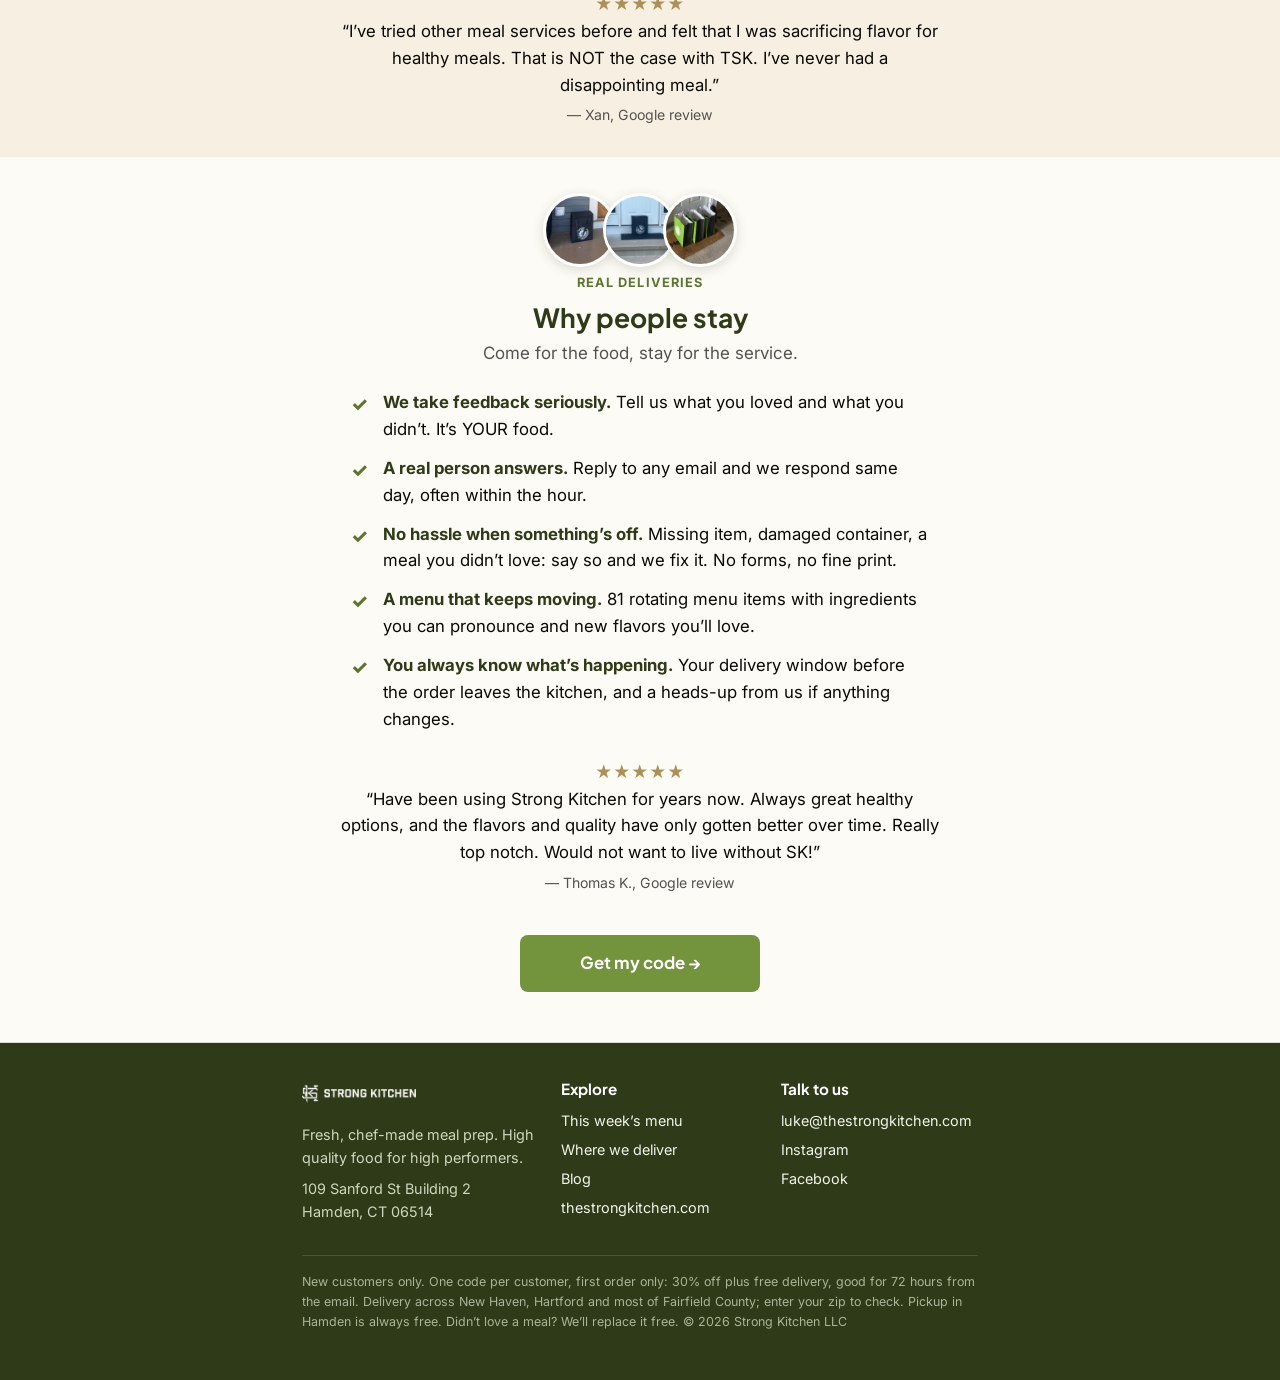
==== commit 45effda5: "Claim page v3 LIVE: phone-first single column, how it works, why people choose us / stay, real deliv" ====
--- a/index.html
+++ b/index.html
@@ -16,120 +16,112 @@
 <meta property="og:image:height" content="683">
 <meta name="twitter:card" content="summary_large_image">
 <meta name="twitter:title" content="30% Off Your First Order + Free Delivery — The Strong Kitchen">
-<meta name="twitter:description" content="30% off your first order, delivered free. High quality food for high performers, cooked in Hamden, CT.">
+<meta name="twitter:description" content="30% off your first order + free delivery. High quality food for high performers, cooked in Hamden, CT.">
 <meta name="twitter:image" content="https://claim.thestrongkitchen.com/images/hero-meals.jpg">
 <link rel="icon" href="images/logo-text.png">
 <link rel="preconnect" href="https://fonts.googleapis.com">
 <link rel="stylesheet" href="https://fonts.googleapis.com/css2?family=Plus+Jakarta+Sans:wght@700;800&family=Inter:wght@400;600&display=swap">
 <link rel="stylesheet" href="styles.css">
 <style>
-/* offer card */
-.card{background:var(--white);border:1px solid var(--line);border-radius:14px;overflow:hidden;max-width:460px;box-shadow:0 6px 24px rgba(46,58,24,.08)}
-.card .head{background:var(--forest);color:#f1f4eb;padding:18px 20px 16px}
-.card .head .k{font-size:.72rem;letter-spacing:.12em;text-transform:uppercase;color:var(--gold);font-weight:700}
-.card .head .nm{font-family:"Plus Jakarta Sans",Inter,sans-serif;font-size:1.5rem;font-weight:800;line-height:1.1;margin-top:4px}
-.card .head .pr{display:flex;align-items:baseline;gap:8px;margin-top:6px}
-.card .head .pr b{font-family:"Plus Jakarta Sans",Inter,sans-serif;font-size:2.2rem;font-weight:800;color:#fff;line-height:1}
-.card .head .pr span{font-size:.9rem;color:#cfd7bd}
-.card .head .pill{display:inline-block;margin-top:10px;background:var(--gold);color:#2e3a18;font-size:.75rem;font-weight:700;border-radius:999px;padding:4px 10px;letter-spacing:.04em}
-.card ul.ben{list-style:none;margin:0;padding:16px 20px 4px;display:grid;gap:8px}
-.card ul.ben li{position:relative;padding-left:26px;font-size:.95rem}
-.card ul.ben li::before{content:"✓";position:absolute;left:0;top:0;color:var(--green-d);font-weight:700}
-.card .form{border:0;box-shadow:none;border-radius:0;padding:12px 20px 20px;max-width:none}
-.card .form .btn{margin-top:10px}
-.first{font-size:.9rem;color:var(--ink2);padding:0 20px 4px}
-.tagline{font-family:"Plus Jakarta Sans",Inter,sans-serif;font-weight:700;font-size:1.15rem;color:var(--green-d);margin:2px 0 12px;letter-spacing:.01em}
+/* v3 LIVE 9/9 (Luke): single column, phone first. Sell first, ask second. Every button scrolls to the one form.
+   Structure borrowed from the Gardenary challenge page: headline, photo with a badge, two short paragraphs,
+   button, capture band, "how it works" cards, button, "why people stay" list, quote, button, real footer. */
+.v3 .wrap{max-width:720px}
+.v3 .top .wrap{max-width:720px}
+
+/* headline */
+.intro{padding:30px 0 6px;text-align:center}
+.intro h1{font-size:clamp(2rem,7vw,2.9rem)}
+.intro .tagline{font-family:"Plus Jakarta Sans",Inter,sans-serif;font-weight:700;font-size:clamp(1.05rem,4vw,1.3rem);color:var(--green-d);margin:10px 0 0;letter-spacing:.01em}
+
+/* photo with the offer badge */
+.heroart{position:relative;margin:22px auto 0;max-width:640px}
+.heroart img{width:100%;height:auto;max-height:340px;object-fit:cover;border-radius:14px;box-shadow:0 10px 32px rgba(46,58,24,.14)}
+.badge{position:absolute;left:-6px;top:-14px;width:112px;height:112px;display:grid;place-items:center;text-align:center;
+  background:var(--gold);color:var(--forest);border-radius:50%;box-shadow:0 6px 18px rgba(0,0,0,.18);transform:rotate(-8deg);
+  font-family:"Plus Jakarta Sans",Inter,sans-serif;font-weight:800;line-height:1.05}
+.badge b{display:block;font-size:1.9rem}
+.badge small{display:block;font-size:.66rem;letter-spacing:.06em;text-transform:uppercase;font-weight:800;margin-top:2px}
+@media (max-width:480px){.badge{width:96px;height:96px;left:-4px;top:-10px}.badge b{font-size:1.6rem}.badge small{font-size:.6rem}}
+
+/* the two paragraphs */
+.pitch{padding:22px 0 8px;text-align:center}
+.pitch p{font-size:1.08rem;color:var(--ink);max-width:34em;margin:0 auto 14px;line-height:1.55}
+.pitch p b{color:var(--forest)}
+.pitch .btn{width:auto;min-width:240px;margin-top:6px}
+
+/* capture band */
+.capture{background:var(--forest);color:#f1f4eb;padding:34px 0 36px;margin-top:26px;text-align:center;scroll-margin-top:12px}
+.capture h2{color:#fff;font-size:1.55rem;margin-bottom:6px}
+.capture .lead{color:#cfd7bd;font-size:1rem;margin:0 auto 18px;max-width:30em}
+.capture .form{margin:0 auto;max-width:460px;border:0;box-shadow:0 10px 30px rgba(0,0,0,.18)}
+.capture .form label{margin-top:8px}
+.capture .form label span{display:none}
+.capture .form .btn{margin-top:14px}
+.capture .fine{color:var(--ink2)}
+.capture .pills{display:flex;flex-wrap:wrap;justify-content:center;gap:8px;margin:0 0 18px}
+.capture .pills span{font-size:.78rem;font-weight:700;letter-spacing:.04em;background:rgba(255,255,255,.1);border:1px solid rgba(255,255,255,.18);border-radius:999px;padding:5px 11px;color:#f1f4eb}
+
+/* how it works */
+.how{padding:40px 0 10px}
+.how h2,.why h2{text-align:center;font-size:1.65rem;margin-bottom:6px}
+.how .kicker,.why .kicker{text-align:center;color:var(--ink2);margin:0 auto 22px;max-width:34em}
+.steps{display:grid;gap:18px}
+.step{background:var(--white);border:1px solid var(--line);border-radius:14px;overflow:hidden}
+.step img{width:100%;aspect-ratio:3/2;object-fit:cover}
+.step .t{padding:16px 18px 18px}
+.step .n{font-size:.74rem;letter-spacing:.1em;text-transform:uppercase;font-weight:700;color:var(--green-d)}
+.step h3{font-size:1.25rem;margin:4px 0 6px}
+.step p{margin:0;color:var(--ink2);font-size:1rem}
+@media (min-width:640px){.steps{grid-template-columns:1fr 1fr}}
+.mid{text-align:center;padding:26px 0 8px}
+.mid .btn{width:auto;min-width:240px}
+
+/* why people stay */
+.why{padding:34px 0 10px;background:var(--cream);margin-top:26px}
+.faces{display:flex;justify-content:center;gap:14px;margin:0 0 22px}
+.faces img{width:112px;height:112px;border-radius:50%;object-fit:cover;border:4px solid #fff;box-shadow:0 4px 14px rgba(46,58,24,.12)}
+@media (max-width:420px){.faces img{width:92px;height:92px}}
+.why ul{list-style:none;margin:0 auto;padding:0;max-width:34em;display:grid;gap:12px}
+.why li{position:relative;padding-left:32px;font-size:1.05rem}
+.why li::before{content:"✓";position:absolute;left:0;top:0;color:var(--green-d);font-weight:800;font-size:1.2rem}
+.why li b{color:var(--forest)}
+.why .proofline{text-align:center;margin:22px auto 0;font-weight:600;color:var(--forest);font-size:.95rem}
+.why blockquote{margin:18px auto 0;max-width:36em;text-align:center;font-size:1.05rem}
+.why blockquote cite{display:block;font-style:normal;font-size:.88rem;color:var(--ink2);margin-top:6px}
+.why{padding-bottom:30px}
+.why blockquote{margin-top:22px}
+.stay{padding:36px 0 10px}
+.ugcrow{display:flex;justify-content:center;margin:0 0 6px;padding-left:14px}
+.ugcrow img{width:74px;height:74px;border-radius:50%;object-fit:cover;border:3px solid #fff;box-shadow:0 3px 12px rgba(46,58,24,.16);margin-left:-14px;background:#eee}
+@media (max-width:420px){.ugcrow img{width:62px;height:62px;margin-left:-12px}}
+.ugccap{text-align:center;font-size:.8rem;letter-spacing:.08em;text-transform:uppercase;font-weight:700;color:var(--green-d);margin:0 0 10px}
+.stay h2{text-align:center;font-size:1.65rem;margin-bottom:6px}
+.stay .kicker{text-align:center;color:var(--ink2);margin:0 auto 22px;max-width:34em}
+.stay ul{list-style:none;margin:0 auto;padding:0;max-width:34em;display:grid;gap:12px}
+.stay li{position:relative;padding-left:32px;font-size:1.05rem}
+.stay li::before{content:"✓";position:absolute;left:0;top:0;color:var(--green-d);font-weight:800;font-size:1.2rem}
+.stay li b{color:var(--forest)}
+.stay blockquote{margin:26px auto 0;max-width:36em;text-align:center;font-size:1.05rem}
+.stay blockquote cite{display:block;font-style:normal;font-size:.88rem;color:var(--ink2);margin-top:6px}
+.stay .mid{padding-bottom:40px}
+
+/* footer */
+.foot{background:var(--forest);color:#cfd7bd;padding:34px 0 40px;font-size:.9rem}
+.foot .cols{display:grid;gap:22px}
+@media (min-width:640px){.foot .cols{grid-template-columns:1.2fr 1fr 1fr}}
+.foot img{height:34px;width:auto;filter:brightness(0) invert(1);opacity:.95;margin-bottom:12px}
+.foot h4{color:#fff;font-family:"Plus Jakarta Sans",Inter,sans-serif;font-size:.95rem;margin:0 0 8px}
+.foot a{color:#f1f4eb;text-decoration:none}
+.foot a:hover{text-decoration:underline}
+.foot ul{list-style:none;margin:0;padding:0;display:grid;gap:6px}
+.foot p{margin:0 0 8px}
+.foot .legal{border-top:1px solid rgba(255,255,255,.14);margin-top:24px;padding-top:16px;font-size:.78rem;color:#aab598}
 </style>
 <!-- Google Tag Manager (same container as thestrongkitchen.com) -->
 <script>(function(w,d,s,l,i){w[l]=w[l]||[];w[l].push({'gtm.start':new Date().getTime(),event:'gtm.js'});var f=d.getElementsByTagName(s)[0],j=d.createElement(s),dl=l!='dataLayer'?'&l='+l:'';j.async=true;j.src='https://www.googletagmanager.com/gtm.js?id='+i+dl;f.parentNode.insertBefore(j,f);})(window,document,'script','dataLayer','GTM-KTPCPN88');</script>
-<style>
-  /* Capture sits top-left — the eye lands left of centre — with the photo and the
-     bonus detail on the right. On a phone the form column stacks first, ahead of
-     the photo, so the ask is on the first screen. (Luke, 8/31) */
-  .bonusbar{display:grid;grid-template-columns:repeat(4,1fr);gap:8px;margin-top:16px}
-  .bb{background:#fff;border:1px solid var(--line);border-radius:11px;padding:13px 5px;text-align:center}
-  .bb .n{display:block;font-size:.65rem;letter-spacing:.07em;text-transform:uppercase;font-weight:700;
-         color:var(--green-d);margin-bottom:5px}
-  .bb b{font-family:"Plus Jakarta Sans",Inter,sans-serif;font-size:.9rem;color:var(--forest);line-height:1.18}
-  .bbnote{font-size:.92rem;color:var(--ink2);margin-top:11px;line-height:1.5}
-  @media(max-width:820px){
-    .bonusbar{gap:6px;margin-top:13px}
-    .bb{padding:11px 3px}
-    .bb b{font-size:.79rem}
-    .bbnote{font-size:.86rem;margin-top:9px}
-  }
-  @media (min-width:821px){
-    /* desktop: zip+email share a row and the card head tightens, so the button
-       clears a 760px fold (small laptops) — measured 9/2: was 846px, email 785px */
-    .card .form{display:grid;grid-template-columns:1fr 1fr;column-gap:10px;padding-top:8px}
-    .card .form label[for=zip]{grid-area:1/1} .card .form #zip{grid-area:2/1}
-    .card .form label[for=email]{grid-area:1/2} .card .form #email{grid-area:2/2}
-    .card .form button,.card .form .fine,.card .form .msg,.card .form .hp{grid-column:1/-1}
-    .card .form label span{display:none}
-    .card .head{padding:14px 20px 12px}
-    .card .head .pill{margin-top:6px}
-    .hero{padding-top:28px}
-  }
-  @media (max-width:820px){
-    .hero{padding-top:26px}
-    /* zip and email share a row so the button clears the fold */
-    .card .form{display:grid;grid-template-columns:1fr 1fr;column-gap:10px}
-    .card .form label[for=zip]{grid-area:1/1} .card .form #zip{grid-area:2/1}
-    .card .form label[for=email]{grid-area:1/2} .card .form #email{grid-area:2/2}
-    .card .form button,.card .form .fine,.card .form .msg,.card .form .hp{grid-column:1/-1}
-    .card .form label span{display:none}          /* the long hint eats a whole line */
-    .card .head{padding-bottom:10px}
-    .card .head .pr{font-size:.95rem}
-    .hero .sub{font-size:1rem;line-height:1.5}
-    .hero .wrap{grid-template-columns:1fr}
-    .hero .art{order:0;max-height:none;overflow:visible}
-    .hero .art img{max-height:210px;border-radius:12px}
-    /* the pill repeats the subhead's "no code, nothing to add" — drop it on phones
-       so the ask itself clears the fold */
-    .card .head .pill{display:none}
-  }
-
-  /* v2 layout (Luke 9/9): copy beside the photo, then one wide capture bar underneath; all above the fold */
-  .hero{padding:26px 0 26px}
-  .hero .wrap{align-items:center}
-  .hero .art{max-height:none;overflow:visible}
-  .heroimg{display:block;width:100%;height:auto;max-height:280px;object-fit:cover;border-radius:12px;box-shadow:0 8px 30px rgba(46,58,24,.12)}
-  .hero .wrap.capture{display:block}   /* the capture bar is not part of the two-column grid */
-  .card.wide{max-width:none;width:100%;margin-top:18px;display:grid;grid-template-columns:320px 1fr}
-  .card.wide .head{padding:18px 22px}
-  .card.wide .form{display:grid !important;grid-template-columns:1fr 1.4fr auto !important;column-gap:12px;align-items:end;padding:16px 22px 14px !important}
-  .card.wide .form label[for=zip]{grid-area:1/1} .card.wide .form #zip{grid-area:2/1}
-  .card.wide .form label[for=email]{grid-area:1/2} .card.wide .form #email{grid-area:2/2}
-  .card.wide .form button{grid-area:2/3;margin-top:0 !important;white-space:nowrap}
-  .card.wide .form .fine,.card.wide .form .msg,.card.wide .form .hp{grid-column:1/-1 !important}
-  .card.wide .form .fine{text-align:left;margin-top:8px}
-  .card.wide .form label span{display:none}
-  .card.wide .head .pill{display:inline-block !important;margin-top:8px}
-  @media (min-width:601px) and (max-width:900px){
-    .card.wide{grid-template-columns:250px 1fr}
-    .card.wide .head{padding:14px 16px}
-    .card.wide .head .nm{font-size:1.25rem}
-    .card.wide .head .pr b{font-size:1.7rem}
-    .card.wide .form{grid-template-columns:1fr 1.4fr !important;padding:12px 16px 12px !important}
-    .card.wide .form button{grid-area:auto;grid-column:1/-1;margin-top:8px !important}
-  }
-  @media (max-width:600px){
-    .card.wide{grid-template-columns:1fr}
-    .card.wide .form{grid-template-columns:1fr 1fr !important}
-    .card.wide .form button{grid-area:auto;grid-column:1/-1}
-  }
-  @media (max-width:600px){
-    .hero .wrap{grid-template-columns:1fr}
-    .hero .art{order:0}
-    .heroimg{display:none}   /* phones: keep the ask on the first screen */
-  }
-  @media (min-width:601px) and (max-width:820px){
-    .hero .wrap{grid-template-columns:1.1fr .9fr}   /* narrow desktop panes still get copy + photo side by side */
-    .hero .art{order:0}
-  }
-</style>
 </head>
-<body>
+<body class="v3">
 <noscript><iframe src="https://www.googletagmanager.com/ns.html?id=GTM-KTPCPN88" height="0" width="0" style="display:none;visibility:hidden"></iframe></noscript>
 
 <header class="top"><div class="wrap">
@@ -137,58 +129,130 @@
   <span class="tag">Cooked in Hamden, CT · Delivered Sunday &amp; Monday</span>
 </div></header>
 
-<section class="hero"><div class="wrap">
-  <div>
-    <span class="eyebrow">New customers · Connecticut</span>
-    <h1>30% off your first order, delivered free</h1>
-    <p class="tagline">High quality food for high performers</p>
-    <p class="sub">Balanced meals, protein forward. When you need high quality nutrition and hours saved. Fully cooked and delivered fresh Sundays and Mondays. Put in your zip and email and we’ll send you a code that takes 30% off your first order and covers the delivery.</p>
-
-  </div>
-  <div class="art"><img class="heroimg" src="images/hero-meals.jpg" alt="A week of Strong Kitchen meals with the green delivery bag" width="1200" height="900"></div>
-</div>
-<div class="wrap capture">
-    <div class="card wide">
-      <div class="head">
-        <div class="k">New customers · one code</div>
-        <div class="nm">Your first order</div>
-        <div class="pr"><b>30%</b><span>off your first order · delivery on us</span></div>
-        <span class="pill">One code · good for 72 hours</span>
-      </div>
-      <form class="form" id="claim-form" novalidate>
-        <label for="zip">Zip code <span>— so we only send you what we actually deliver</span></label>
-        <input id="zip" name="zip" type="text" inputmode="numeric" autocomplete="postal-code" maxlength="10" placeholder="06514" required>
-        <label for="email">Email</label>
-        <input id="email" name="email" type="email" autocomplete="email" placeholder="you@example.com" required>
-        <input class="hp" name="website" type="text" tabindex="-1" autocomplete="off" aria-hidden="true">
-        <button class="btn" type="submit">Send me my code →</button>
-        <p class="fine">The code comes to your inbox in a minute or two. Then the weekly menu, every Thursday. Unsubscribe any time.</p>
-        <p class="msg" id="form-msg" role="status" aria-live="polite"></p>
-      </form>
-    </div>
-</div></section>
-
-<section class="obj"><div class="wrap narrow">
-  <h2>What stops most people — and why it won’t stop you</h2>
+<section class="intro"><div class="wrap">
+  <span class="eyebrow">New customers · Connecticut</span>
+  <h1>30% off your first order + free delivery</h1>
+  <p class="tagline">High quality food for high performers</p>
+  <div class="heroart">
+    <img src="images/hero-meals.jpg" alt="A week of Strong Kitchen meals next to the green delivery bag" width="1024" height="683">
+    <div class="badge" aria-hidden="true"><div><b>30%</b><small>off + free delivery</small></div></div>
+  </div>
+</div></section>
+
+<section class="pitch"><div class="wrap">
+  <p><b>Balanced meals, protein forward.</b> For the weeks when you need high quality nutrition and your hours back.</p>
+  <p>Fully cooked in our Hamden kitchen and delivered fresh on Sundays and Mondays across Connecticut. Put in your zip and email and we’ll send you a code that takes 30% off your first order and covers the delivery.</p>
+  <a class="btn" href="#claim">Get my code →</a>
+</div></section>
+
+<section class="capture" id="claim"><div class="wrap">
+  <h2>Get your code</h2>
+  <p class="lead">Enter your zip and email. The code lands in your inbox in a minute or two.</p>
+  <div class="pills"><span>NEW CUSTOMERS</span><span>ONE CODE</span><span>GOOD FOR 72 HOURS</span></div>
+  <form class="form" id="claim-form" novalidate>
+    <label for="zip">Zip code <span>— so we only send you what we actually deliver</span></label>
+    <input id="zip" name="zip" type="text" inputmode="numeric" autocomplete="postal-code" maxlength="10" placeholder="06514" required>
+    <label for="email">Email</label>
+    <input id="email" name="email" type="email" autocomplete="email" placeholder="you@example.com" required>
+    <input class="hp" name="website" type="text" tabindex="-1" autocomplete="off" aria-hidden="true">
+    <button class="btn" type="submit">Send me my code →</button>
+    <p class="fine">Then the weekly menu, every Thursday. Unsubscribe any time.</p>
+    <p class="msg" id="form-msg" role="status" aria-live="polite"></p>
+  </form>
+</div></section>
+
+<section class="how"><div class="wrap">
+  <h2>How it works</h2>
+  <p class="kicker">You decide once, at checkout. Dinner is handled for the week.</p>
+  <div class="steps">
+    <div class="step">
+      <img src="images/meal-pulled-chicken.jpg" alt="A plated Strong Kitchen meal with the sauce cup on the side" loading="lazy">
+      <div class="t"><span class="n">Step 1</span><h3>Pick your meals</h3>
+      <p>Nine new entrées every week. Choose Fat Loss, Performance or Protein Plus portions. Order any day; Wednesday at midnight is the cutoff.</p></div>
+    </div>
+    <div class="step">
+      <img src="images/how-cook.jpg" alt="Meals being portioned into containers in the Strong Kitchen" loading="lazy">
+      <div class="t"><span class="n">Step 2</span><h3>We cook after the cutoff</h3>
+      <p>Everything made fresh. Your meals are cooked, sealed and labeled in our Hamden kitchen the same week. No preservatives, nothing frozen.</p></div>
+    </div>
+    <div class="step">
+      <img src="images/how-deliver.jpg" alt="A Strong Kitchen delivery handed over at the front door" loading="lazy">
+      <div class="t"><span class="n">Step 3</span><h3>Delivered Sunday or Monday</h3>
+      <p>Refrigerated van to your door. You don’t need to be home. Pickup in Hamden is always free.</p></div>
+    </div>
+    <div class="step">
+      <img src="images/how-heat.jpg" alt="Steak and roasted potatoes coming out of the oven on a tray" loading="lazy">
+      <div class="t"><span class="n">Step 4</span><h3>Heat and eat</h3>
+      <p>Peel the lid, take the sauce cup out, two to three minutes in the microwave or 10 minutes in the oven. Meals stay fresh for seven days. Eat them in any order.</p></div>
+    </div>
+  </div>
+  <div class="mid"><a class="btn" href="#claim">Get my code →</a></div>
+</div></section>
+
+<section class="why"><div class="wrap">
+  <div class="faces">
+    <img src="images/lp-proof-josh.jpg" alt="Josh, a Strong Kitchen customer" loading="lazy">
+    <img src="images/lp-fridge.jpg" alt="A customer stocking her fridge with Strong Kitchen meals" loading="lazy">
+    <img src="images/handoff.jpg" alt="A Strong Kitchen bag handed to a customer at the gym" loading="lazy">
+  </div>
+  <h2>Why people choose us</h2>
   <ul>
-    <li><em>“I’ll get locked in.”</em>No contracts, no subscription. Order the weeks you want.</li>
-    <li><em>“I won’t like it.”</em>Nine new entrées every week from a kitchen that cooks for flavor first — and if you don’t love a meal, we replace it free.</li>
-    <li><em>“I don’t have time to figure out a new service.”</em>Pick meals in under two minutes. Order any day; Wednesday midnight is the ordering deadline; Sunday or Monday it’s at your door, fully cooked. Heat and eat.</li>
+    <li><b>Calorie controlled, protein forward.</b> Every meal is portioned for you. You never open an app, you open the fridge.</li>
+    <li><b>Made fresh every week.</b> Cooked after the cutoff, never frozen, no preservatives.</li>
+    <li><b>No contract, no subscription.</b> Order what you like and join our flexible <a href="https://thestrongkitchen.com/memberships" data-carry>Membership</a> if you want to save more. Free the 1st month.</li>
+    <li><b>Don’t love a meal?</b> We replace it free.</li>
+    <li><b>Local.</b> Cooked in Hamden, delivered across New Haven, Hartford and most of Fairfield County.</li>
   </ul>
-</div></section>
-
-<section class="proof"><div class="wrap narrow">
-  <div class="strip"><span><span class="stars">★</span> 4.9 · 124+ Google reviews</span><span>🏆 2× Best of New Haven — Prepared Meals</span><span>Featured in Backyard Road Trips</span></div>
-  <blockquote><span class="stars">★★★★★</span><br>“Our meals were delicious! It’s so convenient, super easy, and healthy — just what we needed.”<cite>— Mary S., Google review</cite></blockquote>
-</div></section>
-
-<section class="band"><div class="wrap">
-  <a class="btn inline" href="#claim-form">Send me my code →</a>
-</div></section>
-
-<footer><div class="wrap">
-  <p><strong>The Strong Kitchen</strong> · 109 Sanford St Building 2, Hamden, CT 06514 · <a href="mailto:luke@thestrongkitchen.com">luke@thestrongkitchen.com</a></p>
-  <p>New customers only. One code per customer, first order only: 30% off plus free delivery, good for 72 hours from the email. Delivery across New Haven, Hartford and most of Fairfield County — enter your zip to check. Pickup in Hamden is always free. Didn’t love a meal? We’ll replace it free. <a href="https://thestrongkitchen.com" data-carry>thestrongkitchen.com</a> · © 2026</p>
+  <p class="proofline"><span class="stars">★</span> 4.9 · 124+ Google reviews &nbsp;·&nbsp; 🏆 2× Best of New Haven, Prepared Meals</p>
+  <blockquote><span class="stars">★★★★★</span><br>“I’ve tried other meal services before and felt that I was sacrificing flavor for healthy meals. That is NOT the case with TSK. I’ve never had a disappointing meal.”<cite>— Xan, Google review</cite></blockquote>
+</div></section>
+
+<section class="stay"><div class="wrap">
+  <div class="ugcrow" aria-label="Delivery photos">
+    <img src="images/ugc-1.jpg" alt="A Strong Kitchen delivery bag at a customer’s front door" loading="lazy">
+    <img src="images/ugc-2.jpg" alt="A Strong Kitchen delivery bag on a customer’s doormat" loading="lazy">
+    <img src="images/ugc-3.jpg" alt="Three Strong Kitchen bags waiting at a customer’s door" loading="lazy">
+  </div>
+  <p class="ugccap">Real deliveries</p>
+  <h2>Why people stay</h2>
+  <p class="kicker">Come for the food, stay for the service.</p>
+  <ul>
+    <li><b>We take feedback seriously.</b> Tell us what you loved and what you didn’t. It’s YOUR food.</li>
+    <li><b>A real person answers.</b> Reply to any email and we respond same day, often within the hour.</li>
+    <li><b>No hassle when something’s off.</b> Missing item, damaged container, a meal you didn’t love: say so and we fix it. No forms, no fine print.</li>
+    <li><b>A menu that keeps moving.</b> 81 rotating menu items with ingredients you can pronounce and new flavors you’ll love.</li>
+    <li><b>You always know what’s happening.</b> Your delivery window before the order leaves the kitchen, and a heads-up from us if anything changes.</li>
+  </ul>
+  <blockquote><span class="stars">★★★★★</span><br>“Have been using Strong Kitchen for years now. Always great healthy options, and the flavors and quality have only gotten better over time. Really top notch. Would not want to live without SK!”<cite>— Thomas K., Google review</cite></blockquote>
+  <div class="mid"><a class="btn" href="#claim">Get my code →</a></div>
+</div></section>
+
+<footer class="foot"><div class="wrap">
+  <div class="cols">
+    <div>
+      <img src="images/logo-text.png" alt="The Strong Kitchen">
+      <p>Fresh, chef-made meal prep. High quality food for high performers.</p>
+      <p>109 Sanford St Building 2<br>Hamden, CT 06514</p>
+    </div>
+    <div>
+      <h4>Explore</h4>
+      <ul>
+        <li><a href="https://thestrongkitchen.com/menus" data-carry>This week’s menu</a></li>
+        <li><a href="https://thestrongkitchen.com/where-we-deliver" data-carry>Where we deliver</a></li>
+        <li><a href="https://thestrongkitchen.com/blog" data-carry>Blog</a></li>
+        <li><a href="https://thestrongkitchen.com" data-carry>thestrongkitchen.com</a></li>
+      </ul>
+    </div>
+    <div>
+      <h4>Talk to us</h4>
+      <ul>
+        <li><a href="mailto:luke@thestrongkitchen.com">luke@thestrongkitchen.com</a></li>
+        <li><a href="https://www.instagram.com/thestrongkitchen/">Instagram</a></li>
+        <li><a href="https://www.facebook.com/thestrongkitchen/">Facebook</a></li>
+      </ul>
+    </div>
+  </div>
+  <p class="legal">New customers only. One code per customer, first order only: 30% off plus free delivery, good for 72 hours from the email. Delivery across New Haven, Hartford and most of Fairfield County; enter your zip to check. Pickup in Hamden is always free. Didn’t love a meal? We’ll replace it free. © 2026 Strong Kitchen LLC</p>
 </div></footer>
 
 <script src="app.js?v=20260909"></script>
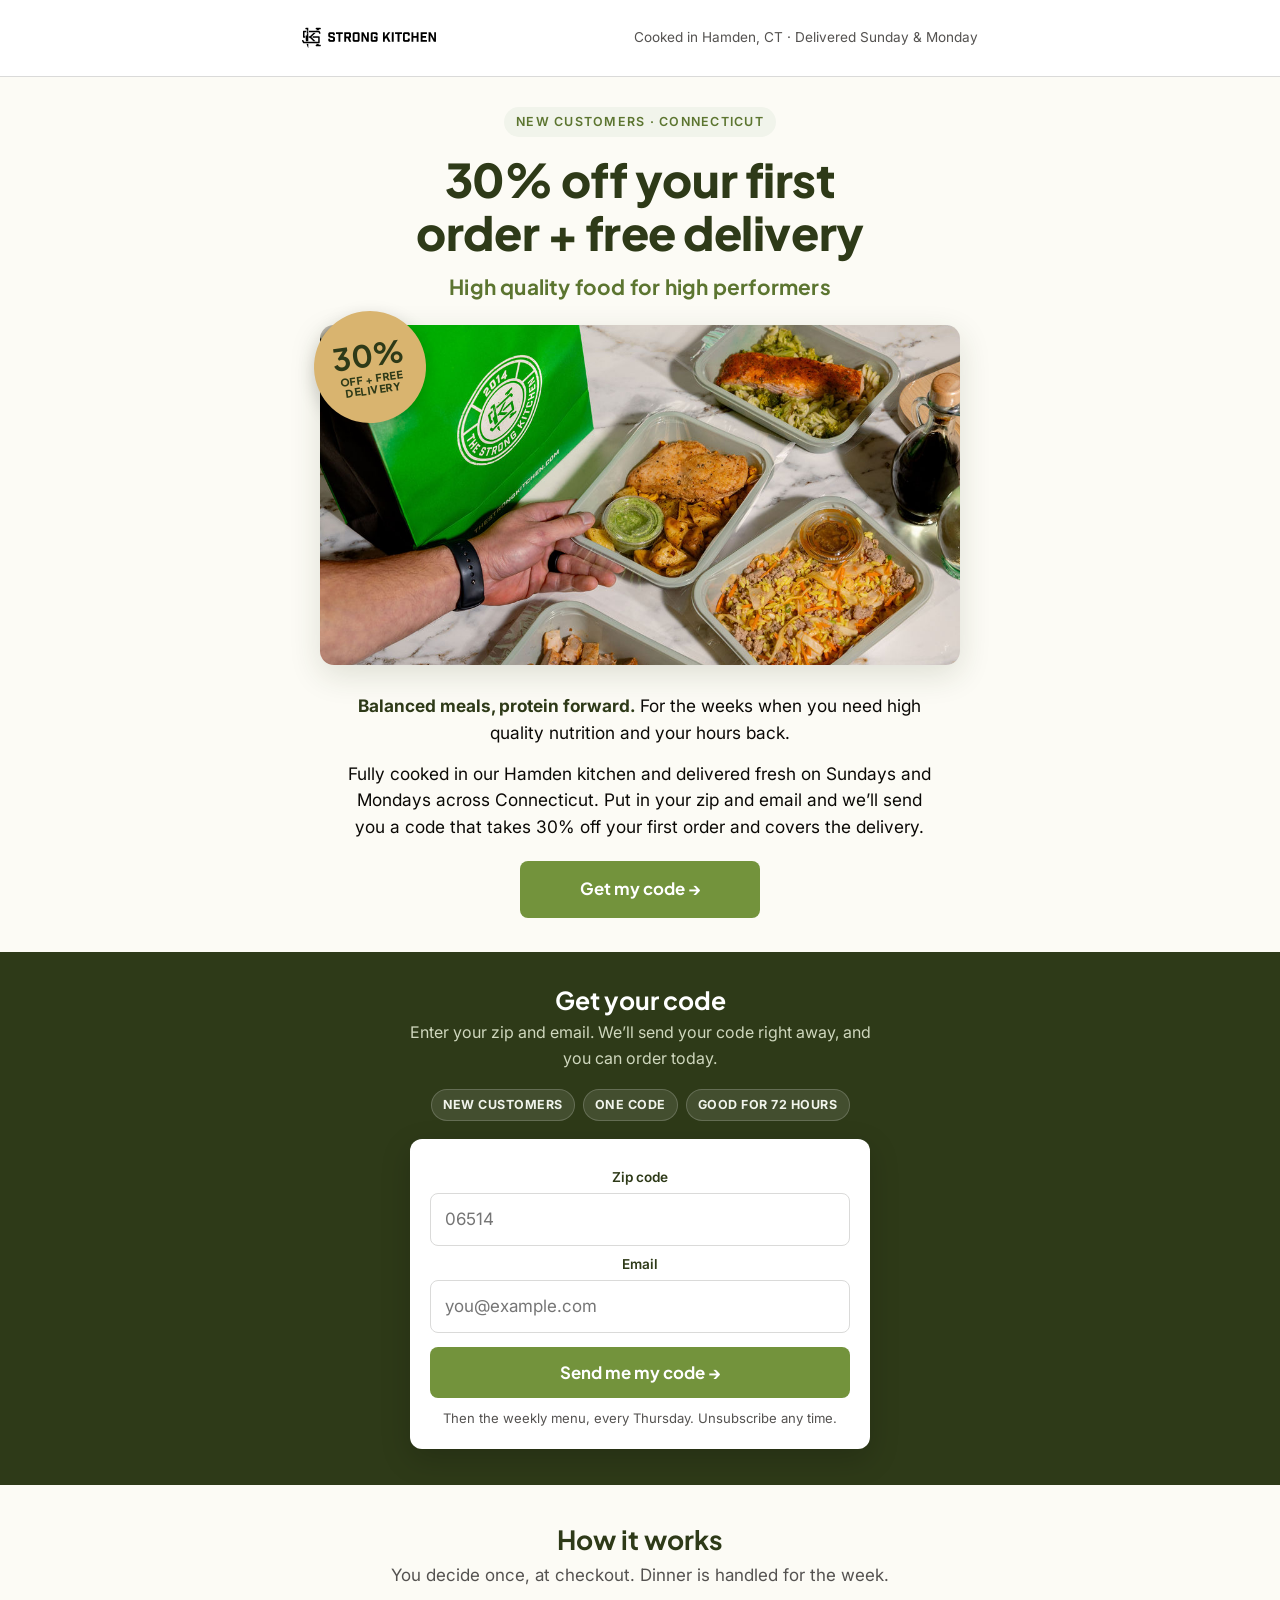
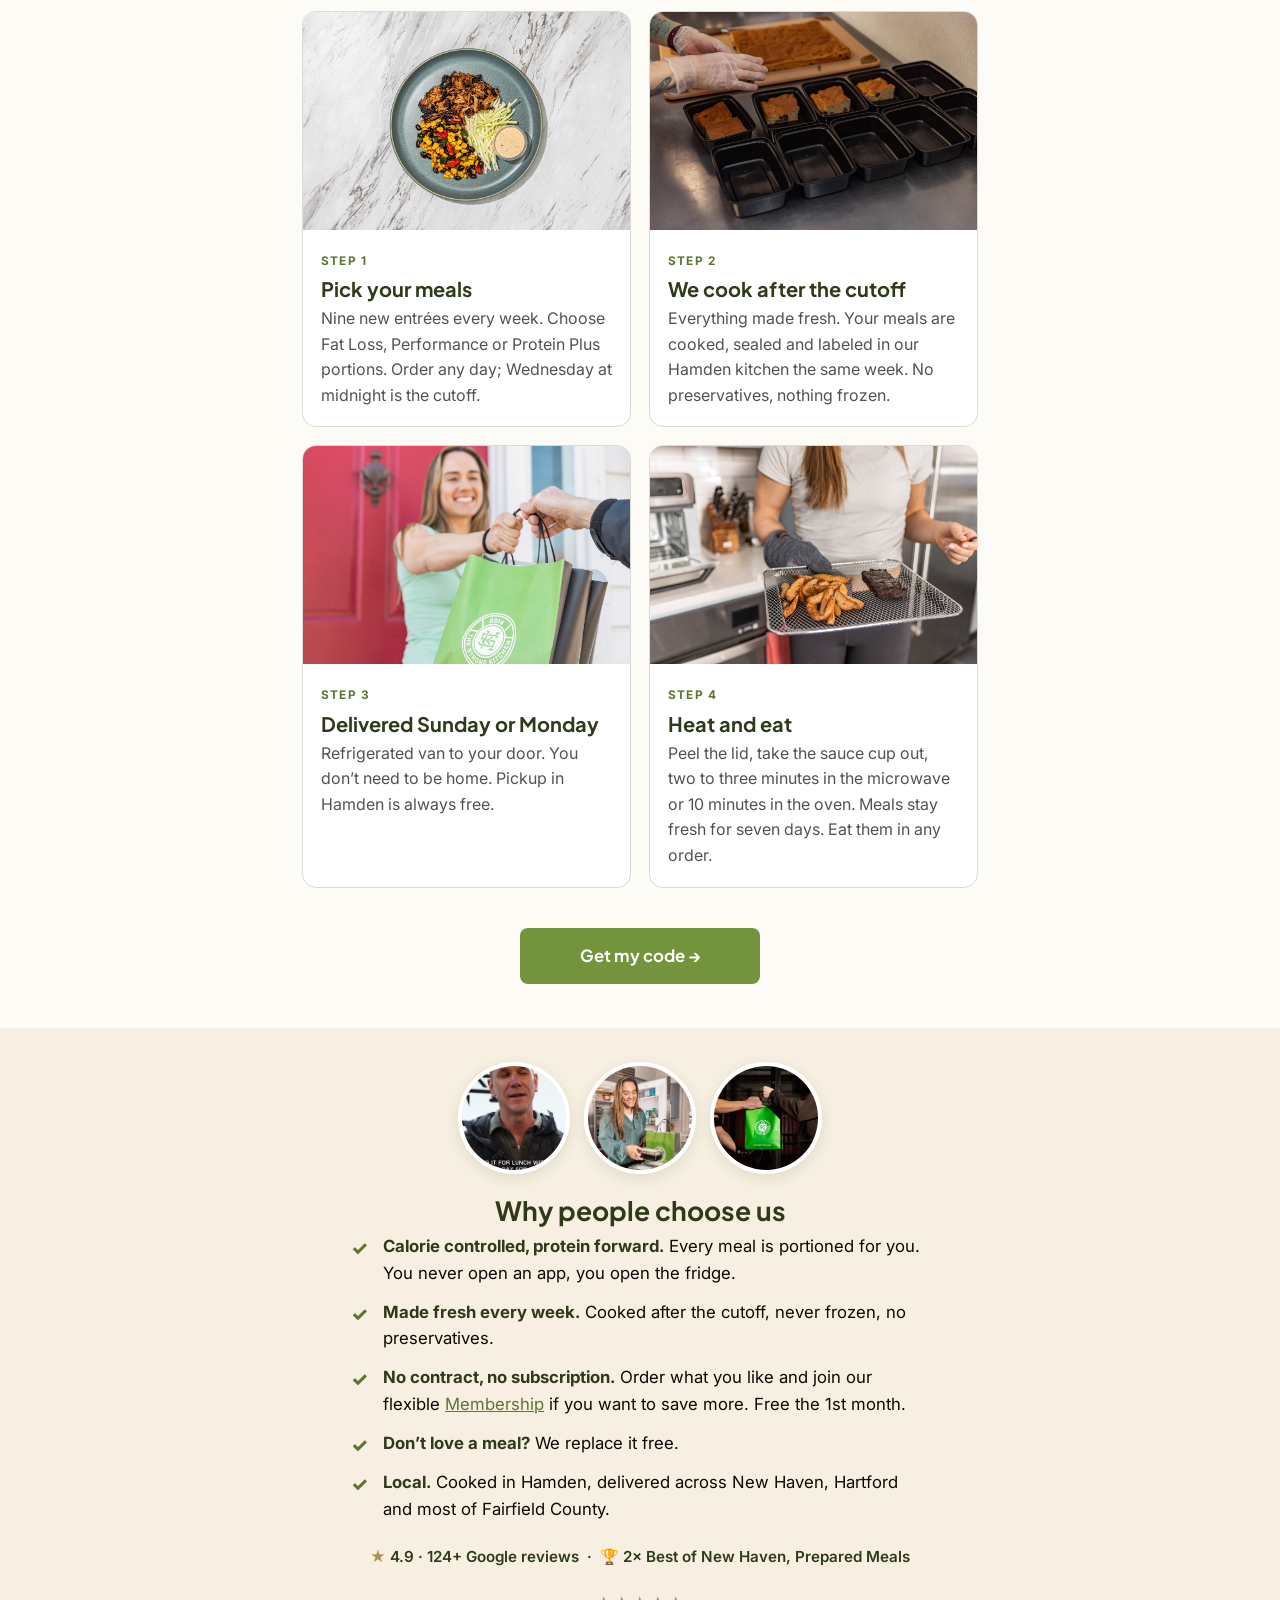
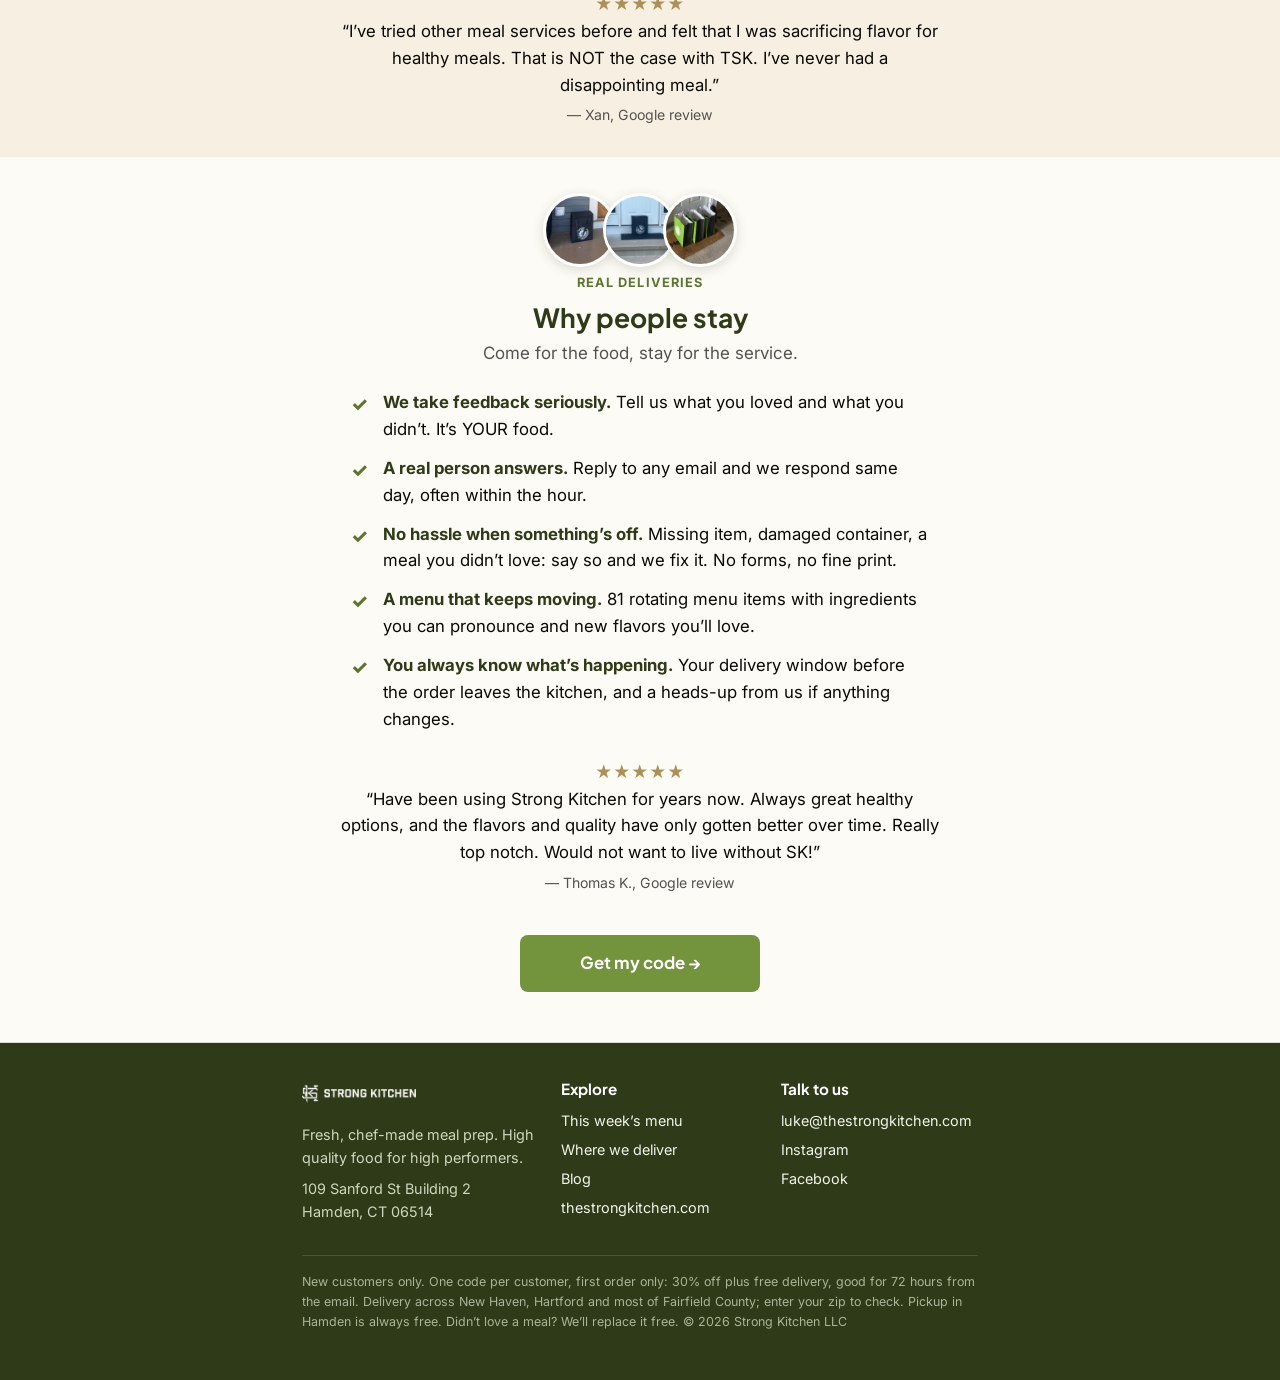
==== commit 08edc6ac: "Claim page lead line: match the inline-form copy (send your code right away, order today) Co-Authore" ====
--- a/index.html
+++ b/index.html
@@ -147,14 +147,14 @@
 
 <section class="capture" id="claim"><div class="wrap">
   <h2>Get your code</h2>
-  <p class="lead">Enter your zip and email. The code lands in your inbox in a minute or two.</p>
+  <p class="lead">Enter your zip and email. We’ll send your code right away, and you can order today.</p>
   <div class="pills"><span>NEW CUSTOMERS</span><span>ONE CODE</span><span>GOOD FOR 72 HOURS</span></div>
   <form class="form" id="claim-form" novalidate>
     <label for="zip">Zip code <span>— so we only send you what we actually deliver</span></label>
     <input id="zip" name="zip" type="text" inputmode="numeric" autocomplete="postal-code" maxlength="10" placeholder="06514" required>
     <label for="email">Email</label>
     <input id="email" name="email" type="email" autocomplete="email" placeholder="you@example.com" required>
-    <input class="hp" name="website" type="text" tabindex="-1" autocomplete="off" aria-hidden="true">
+    <input class="hp" name="sk_extra_field" type="text" tabindex="-1" autocomplete="off" aria-hidden="true">
     <button class="btn" type="submit">Send me my code →</button>
     <p class="fine">Then the weekly menu, every Thursday. Unsubscribe any time.</p>
     <p class="msg" id="form-msg" role="status" aria-live="polite"></p>
@@ -255,6 +255,6 @@
   <p class="legal">New customers only. One code per customer, first order only: 30% off plus free delivery, good for 72 hours from the email. Delivery across New Haven, Hartford and most of Fairfield County; enter your zip to check. Pickup in Hamden is always free. Didn’t love a meal? We’ll replace it free. © 2026 Strong Kitchen LLC</p>
 </div></footer>
 
-<script src="app.js?v=20260909"></script>
+<script src="app.js?v=20260915"></script>
 </body>
 </html>
